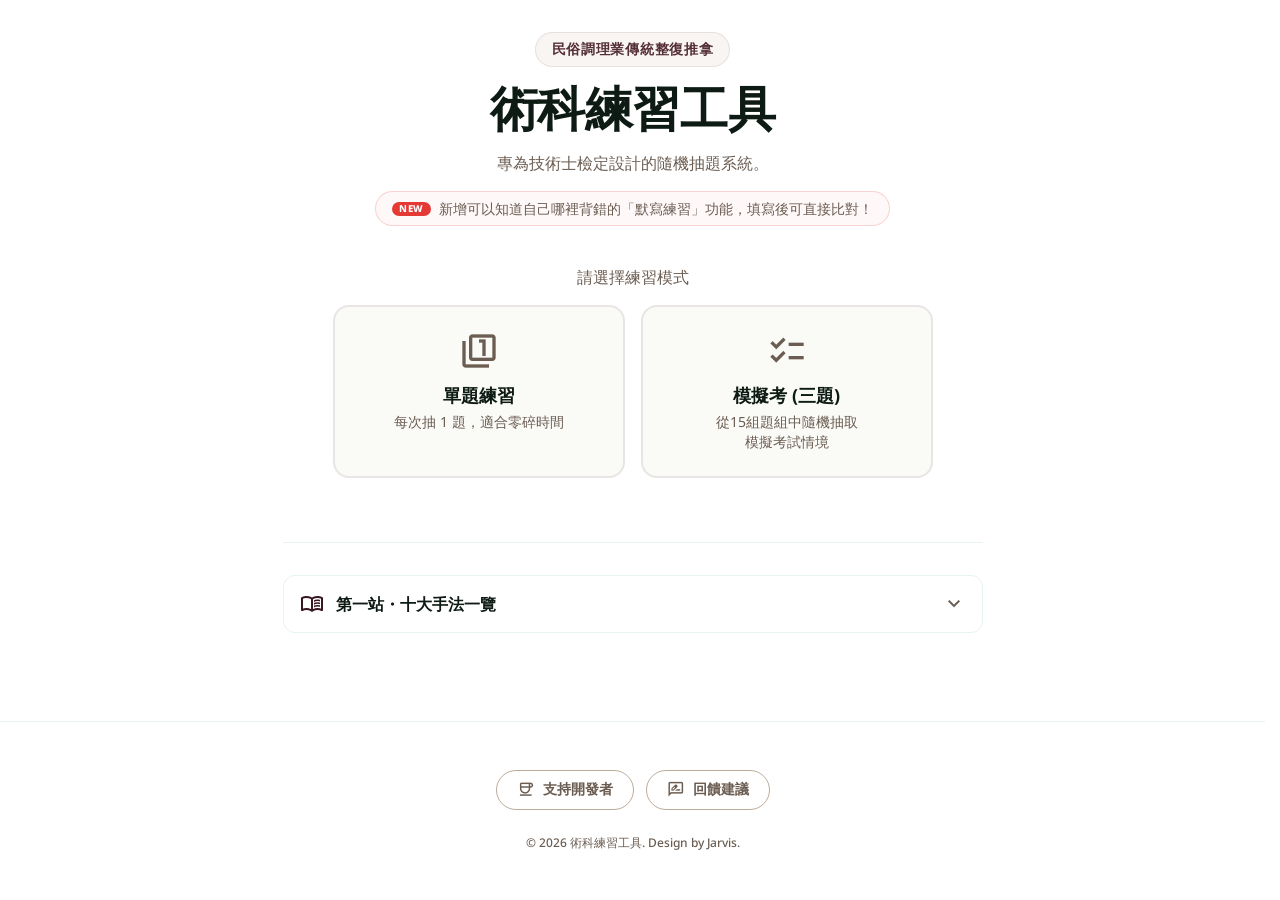
==== index.html @ b8eb8d1d "chore: 更新網站內容 Co-Authored-By: Claude Sonnet 4.6 <noreply@anthropic.com>" ====
<!DOCTYPE html><html lang=zh-Hant><head><meta charset=utf-8><meta content="width=device-width,initial-scale=1" name=viewport><title>民俗調理業傳統整復推拿 - 術科練習工具</title><meta name=description content=2026年最新｜專為民俗調理業傳統整復推拿技術士檢定設計的術科練習工具。涵蓋十大手法隨機抽題、15組模擬考題組，以及逐字默寫比對功能，幫助你高效備考。><link rel=canonical href=https://shifuplus.com><meta property=og:site_name content=民俗調理業傳統整復推拿-術科練習工具><meta property=og:title content=民俗調理業傳統整復推拿-術科練習工具><meta property=og:description content=2026年最新｜專為民俗調理業傳統整復推拿技術士檢定設計的術科練習工具。涵蓋十大手法隨機抽題、15組模擬考題組，以及逐字默寫比對功能，幫助你高效備考。><meta property=og:url content=https://shifuplus.com><meta property=og:type content=website><script type=application/ld+json>{
      "@context": "https://schema.org",
      "@type": "WebSite",
      "name": "民俗調理業傳統整復推拿-術科練習工具",
      "url": "https://shifuplus.com"
    }</script><link href=https://fonts.googleapis.com rel=preconnect><link crossorigin="" href=https://fonts.gstatic.com rel=preconnect><link href="https://fonts.googleapis.com/css2?family=Lexend:wght@100..900&amp;family=Noto+Sans:wght@100..900&amp;display=swap" rel=stylesheet><link rel=preload href=fonts/material-symbols-subset.woff2 as=font type=font/woff2 crossorigin><link rel=manifest href=manifest.json><link rel=icon type=image/png sizes=32x32 href=favicon-32.png><link rel=apple-touch-icon sizes=180x180 href=icon-180.png><link href="style.css?v=8eb9793a" rel=stylesheet></head><body><main class="main-content container"><section class=hero-section><span class=hero-subtitle>民俗調理業傳統整復推拿</span><h1 class=hero-title>術科練習工具</h1><p class=hero-desc>專為技術士檢定設計的隨機抽題系統。</p><div class=feature-notice><span class=badge-new>NEW</span> <span>新增可以知道自己哪裡背錯的「默寫練習」功能，填寫後可直接比對！</span></div></section><section id=view-intro class=view-section><p class=intro-instruction>請選擇練習模式</p><div class=mode-selection-cards><div class=mode-card-label id=card-single data-mode=single><input class=hidden-radio name=practice_mode type=radio value=single><div class=mode-card-content><span class="material-symbols-outlined card-icon">filter_1</span><div class=mode-text><h3>單題練習</h3><p>每次抽 1 題，適合零碎時間</p></div></div></div><div class=mode-card-label id=card-exam data-mode=exam><input class=hidden-radio name=practice_mode type=radio value=exam><div class=mode-card-content><span class="material-symbols-outlined card-icon">checklist</span><div class=mode-text><h3>模擬考 (三題)</h3><p>從15組題組中隨機抽取<br>模擬考試情境</p></div></div></div></div></section><section id=view-result class="view-section hidden"><div class=result-header><button class=btn-text id=btn-back><span class=material-symbols-outlined>arrow_back</span> <span>返回設定</span></button><h2 id=result-title>模擬考模式</h2></div><div class=card-display></div><button class=btn-primary id=btn-draw><span class=material-symbols-outlined>refresh</span> <span>再次抽取</span></button></section><div class="modal-overlay hidden" id=detail-modal><div class=modal-content><div class=modal-header><h2 class=modal-title id=modal-title>手法名稱</h2><button class=btn-close id=btn-close-modal><span class=material-symbols-outlined>close</span></button></div><div class=modal-tabs><button class="modal-tab is-active" data-tab=detail><span class=material-symbols-outlined>menu_book</span> <span>詳細說明</span></button> <button class=modal-tab data-tab=practice><span class=material-symbols-outlined>rate_review</span> <span>默寫練習</span></button></div><div class=modal-body><div class=modal-panel id=modal-panel-detail><div class=modal-desc id=modal-desc></div></div><div class="modal-panel hidden" id=modal-panel-practice></div></div></div></div><div class=reference-section><input class=hidden id=reference-toggle type=checkbox> <label class=ref-toggle-label for=reference-toggle><div class=flex-center style=gap:.75rem><span class=material-symbols-outlined style=color:var(--color-primary)>menu_book</span> <span style=color:var(--text-main)>第一站・十大手法一覽</span></div><span class="material-symbols-outlined toggle-icon" style=color:var(--text-muted)>expand_more</span></label><div class=ref-content><div class=chip-container><div class=chip>摩擦法</div><div class=chip>滾法</div><div class=chip>拍擊法</div><div class=chip>推法</div><div class=chip>拿法</div><div class=chip>按法</div><div class=chip>揉法</div><div class=chip>撥法</div><div class=chip>抖法</div><div class=chip>搖法</div></div></div></div></main><footer class=app-footer><div class="container flex-col flex-center"><div class=footer-actions><a href=https://buymeacoffee.com/gobrouni target=_blank rel="noopener noreferrer" class=btn-coffee><span class=material-symbols-outlined>coffee</span> <span>支持開發者</span> </a><a href=https://forms.gle/cHtVnVfARZRQ7WFn7 target=_blank rel="noopener noreferrer" class=btn-coffee><span class=material-symbols-outlined>rate_review</span> <span>回饋建議</span></a></div><p class=copyright>© 2026 術科練習工具. Design by Jarvis.</p></div></footer><script src="data.js?v=bdbd8392"></script><script src="script.js?v=1ca91fa3"></script></body></html>
---- style.css ----
:root{--color-primary:#371722;--color-primary-hover:#542e39;--color-secondary:#BBAB9B;--color-secondary-hover:#a89587;--color-bg-light:#FFFFFF;--text-main:#0e1b14;--text-muted:#6B5D52;--text-white:#ffffff;--font-heading:"Lexend","Noto Sans",sans-serif;--font-body:"Noto Sans",sans-serif;--border-light:#e7f3ed;--shadow-card:0 4px 30px rgba(0, 0, 0, 0.08);--shadow-btn:0 4px 14px rgba(55, 23, 34, 0.4);--color-card-bg:#fafaf7}*{box-sizing:border-box;margin:0;padding:0}html{scrollbar-gutter:stable}body{font-family:var(--font-body);background-color:var(--color-bg-light);color:var(--text-main);min-height:100vh;display:flex;flex-direction:column;transition:background-color .3s ease}@font-face{font-family:'Material Symbols Outlined';font-style:normal;font-weight:400;src:url('fonts/material-symbols-subset.woff2') format('woff2');font-display:swap}.material-symbols-outlined{font-family:'Material Symbols Outlined';font-weight:400;font-style:normal;font-size:24px;line-height:1;letter-spacing:normal;text-transform:none;white-space:nowrap;word-wrap:normal;direction:ltr;display:inline-block;vertical-align:middle;user-select:none;-webkit-font-feature-settings:'liga';font-feature-settings:'liga';-webkit-font-smoothing:antialiased}.container{width:100%;max-width:1024px;margin:0 auto;padding:0 1rem}.flex-center{display:flex;align-items:center;justify-content:center}.flex-col{display:flex;flex-direction:column}.hidden{display:none!important}.app-header{width:100%;border-bottom:1px solid var(--border-light);background-color:rgba(255,255,255,.5);backdrop-filter:blur(12px);position:sticky;top:0;z-index:50;padding:.75rem 0}.header-content{display:flex;align-items:center;justify-content:space-between}.brand{display:flex;align-items:center;gap:.75rem}.brand-icon{width:2rem;height:2rem;background-color:var(--color-secondary);color:var(--color-primary);border-radius:50%;display:flex;align-items:center;justify-content:center}.brand-title{font-family:var(--font-heading);font-weight:700;font-size:1.125rem;line-height:1.25}.main-content{flex:1;padding:2rem 1rem;width:100%;display:flex;flex-direction:column;align-items:center}.hero-section{text-align:center;margin-bottom:2.5rem}.hero-title{font-size:2.25rem;font-weight:800;line-height:1.2;color:var(--text-main);margin-top:.75rem;letter-spacing:-.01em}.hero-subtitle{display:inline-block;padding:.4rem 1rem;background-color:#f8f5f2;color:#542e39;border-radius:2rem;font-size:.875rem;font-weight:600;letter-spacing:.05em;border:1px solid rgba(84,46,57,.1)}.hero-desc{color:var(--text-muted);font-size:1rem;max-width:600px;margin-top:1rem;max-width:600px;margin-left:auto;margin-right:auto}.view-section{width:100%;display:flex;flex-direction:column;align-items:center;align-items:center;animation:slideUpFade .3s ease-out}@keyframes fadeIn{from{opacity:0}to{opacity:1}}@keyframes slideUpFade{from{opacity:0;transform:translateY(10px)}to{opacity:1;transform:translateY(0)}}.intro-instruction{color:var(--text-muted);margin-bottom:1rem;font-weight:500}.result-header{width:100%;max-width:700px;display:flex;align-items:center;justify-content:space-between;margin-bottom:1.5rem}#result-title{font-size:1.25rem;color:var(--text-main)}.mode-selection-cards{display:grid;grid-template-columns:1fr;gap:1rem;width:100%;max-width:600px;margin-bottom:2rem}@media (min-width:640px){.mode-selection-cards{grid-template-columns:1fr 1fr}}.mode-card-label{cursor:pointer;user-select:none;position:relative}.hidden-radio{position:absolute;opacity:0;width:0;height:0}.mode-card-content{background-color:var(--color-card-bg);border:2px solid rgba(84,46,57,.1);border-radius:1rem;padding:1.5rem;display:flex;flex-direction:column;align-items:center;text-align:center;transition:all .2s cubic-bezier(.25, .8, .25, 1);height:100%}.mode-card-label:hover .mode-card-content{border-color:var(--color-secondary);box-shadow:0 4px 12px rgba(0,0,0,.05)}.hidden-radio:checked+.mode-card-content{border-color:var(--color-primary);background-color:#fbf9f8;box-shadow:0 0 0 2px rgba(55,23,34,.1)}.card-icon{font-size:2.5rem!important;color:var(--text-muted);margin-bottom:.75rem;transition:color .2s}.hidden-radio:checked+.mode-card-content .card-icon{color:var(--color-primary)}.mode-text h3{font-size:1.125rem;color:var(--text-main);margin-bottom:.25rem}.hidden-radio:checked+.mode-card-content .mode-text h3{color:var(--color-primary);font-weight:700}.mode-text p{font-size:.875rem;color:var(--text-muted)}.card-display{width:100%;max-width:600px;margin:0 auto}.technique-card{background:var(--color-card-bg);border-radius:1rem;overflow:hidden;box-shadow:var(--shadow-card);display:flex;flex-direction:column;margin-bottom:1.5rem;border:2px solid rgba(84,46,57,.1);animation:scaleUpFade .4s cubic-bezier(.16,1,.3,1) backwards}.technique-card:first-child{animation-delay:50ms}.technique-card:nth-child(2){animation-delay:.15s}.technique-card:nth-child(3){animation-delay:.25s}@keyframes scaleUpFade{from{opacity:0;transform:translateY(20px) scale(.95)}to{opacity:1;transform:translateY(0) scale(1)}}.btn-practice{width:100%;padding:1rem;background-color:#fff;border:none;border-top:1px solid var(--border-light);color:var(--text-muted);font-size:.875rem;font-weight:600;font-family:var(--font-body);cursor:pointer;display:flex;align-items:center;justify-content:center;gap:.5rem;transition:background-color .2s,color .2s}.btn-practice.is-open,.btn-practice:hover{background-color:rgba(55,23,34,.03);color:var(--color-primary)}.feature-notice{display:inline-flex;align-items:center;gap:.5rem;background-color:#fff8f8;border:1px solid rgba(229,57,53,.2);border-radius:9999px;padding:.4rem 1rem;font-size:.85rem;color:var(--text-muted);margin-top:1rem}.badge-new{font-size:.6rem;font-weight:800;letter-spacing:.08em;color:#fff;background-color:#e53935;padding:.15rem .4rem;border-radius:9999px;line-height:1;flex-shrink:0}.card-practice{display:flex;flex-direction:column;gap:1rem;padding:1.25rem 1.5rem 1.5rem;background-color:#fff;border-top:1px solid var(--border-light)}.card-header-area{padding:2rem;text-align:center;background-color:rgba(255,255,255,.3);border-bottom:1px solid var(--border-light);display:flex;flex-direction:column;align-items:center;justify-content:center;min-height:140px}.card-title{color:var(--color-primary);font-size:2.5rem;font-weight:700;letter-spacing:.05em;margin-bottom:.5rem}.eng-title{color:var(--text-muted);font-size:.875rem;font-weight:600;text-transform:uppercase;letter-spacing:.1em}.badge{background-color:var(--color-secondary);color:var(--text-white);padding:.25rem .75rem;border-radius:9999px;font-size:.75rem;font-weight:700;margin-bottom:1rem;display:inline-block}.card-content{display:none}.reveal-hint{padding:1rem;color:var(--text-muted);font-size:.875rem;text-align:center;display:flex;align-items:center;justify-content:center;gap:.5rem;background-color:#fff;border-top:1px solid var(--border-light)}.modal-overlay{position:fixed;inset:0;background-color:rgba(0,0,0,.6);z-index:1000;display:flex;align-items:center;justify-content:center;padding:1rem;overflow:hidden;animation:fadeIn .2s ease-out}.modal-content{background:#fff;width:100%;max-width:500px;max-height:85vh;border-radius:1.5rem;box-shadow:0 20px 25px -5px rgba(0,0,0,.1),0 10px 10px -5px rgba(0,0,0,.04);position:relative;display:flex;flex-direction:column;overflow:hidden;animation:slideUp .2s cubic-bezier(.16,1,.3,1)}.modal-header{padding:2.5rem 2rem 1.5rem;position:relative;background-color:#fff;flex-shrink:0;border-bottom:1px solid var(--border-light);text-align:center}@keyframes slideUp{from{transform:translateY(20px);opacity:0}to{transform:translateY(0);opacity:1}}.btn-close{position:absolute;top:50%;right:1.25rem;transform:translateY(-50%);background:#f3f4f6;border:none;width:2.5rem;height:2.5rem;border-radius:50%;display:flex;align-items:center;justify-content:center;cursor:pointer;color:var(--text-muted);transition:all .2s}.btn-close:hover{background:#e5e7eb;color:var(--text-main)}.modal-tabs{display:flex;flex-shrink:0;border-bottom:1px solid var(--border-light);background-color:#fff}.modal-tab{flex:1;display:flex;align-items:center;justify-content:center;gap:.4rem;padding:.85rem .5rem;background:0 0;border:none;border-bottom:2px solid transparent;font-family:var(--font-body);font-size:.875rem;font-weight:600;color:var(--text-muted);cursor:pointer;transition:color .2s,border-color .2s;margin-bottom:-1px}.modal-tab .material-symbols-outlined{font-size:1rem}.modal-tab:hover{color:var(--color-primary)}.modal-tab.is-active{color:var(--color-primary);border-bottom-color:var(--color-primary)}.modal-panel{width:100%;text-align:left}.modal-body{flex:1;overflow-y:auto;padding:2rem 2rem 2.5rem;text-align:center;scroll-behavior:smooth}.modal-title{font-size:2rem;color:var(--color-primary);margin-bottom:0}.modal-eng{color:var(--text-muted);font-weight:600;text-transform:uppercase;letter-spacing:.05em;font-size:.875rem}.divider{height:2px;width:40px;background-color:var(--color-secondary);margin:1.5rem auto;border-radius:2px}.modal-desc{font-size:1.125rem;line-height:1.6;color:var(--text-main);text-align:left}.detail-section{margin-bottom:1.5rem}.detail-section:last-child{margin-bottom:0}.detail-section h4{color:var(--color-primary);font-size:1.25rem;font-weight:700;margin-bottom:.5rem;position:relative;padding-left:1rem;display:flex;align-items:center}.detail-section h4::before{content:'';position:absolute;left:0;width:4px;height:1.25rem;background-color:var(--color-secondary);border-radius:2px}.detail-section ul{list-style:none;padding:0}.detail-section li{position:relative;padding-left:1.5rem;margin-bottom:.35rem;color:var(--text-main)}.detail-section li::before{content:'•';position:absolute;left:.25rem;color:var(--color-secondary);font-weight:700}.detail-section li strong{color:var(--color-primary-hover);font-weight:700}.btn-primary,.btn-secondary{height:3.5rem;padding:0 2rem;border-radius:.75rem;font-size:1.125rem;font-weight:700;display:flex;align-items:center;justify-content:center;gap:.5rem;border:none;cursor:pointer;box-shadow:var(--shadow-btn);transition:all .2s;margin-top:1.5rem;width:100%;max-width:320px}.btn-primary{background-color:var(--color-primary);color:var(--text-white)}.btn-secondary{background-color:var(--color-secondary);color:#3e2f24}.btn-primary:hover{background-color:var(--color-primary-hover);transform:translateY(-1px)}.btn-secondary:hover{background-color:var(--color-secondary-hover);transform:translateY(-1px)}.btn-text{background:0 0;border:none;color:var(--text-muted);font-weight:600;display:flex;align-items:center;gap:.25rem;cursor:pointer;padding:.5rem;border-radius:.5rem;font-size:.9rem}.btn-text:hover{background-color:rgba(0,0,0,.03);color:var(--text-main)}.reference-section{width:100%;max-width:700px;border-top:1px solid var(--border-light);margin-top:2rem;padding-top:2rem}.ref-toggle-label{display:flex;align-items:center;justify-content:space-between;width:100%;padding:1rem;background:#fff;border:1px solid var(--border-light);border-radius:.75rem;cursor:pointer;font-weight:700;transition:all .2s}.ref-toggle-label:hover{box-shadow:0 1px 2px rgba(0,0,0,.05)}.ref-content{overflow:hidden;max-height:0;opacity:0;transition:all .5s ease;margin-top:0}#reference-toggle:checked~.ref-content{max-height:500px;opacity:1;margin-top:1.5rem}#reference-toggle:checked~.ref-toggle-label .toggle-icon{transform:rotate(180deg)}.chip-container{display:flex;flex-wrap:wrap;gap:.75rem;justify-content:center}.chip{padding:.5rem 1rem;background-color:#f8fcfa;border:1px solid var(--border-light);border-radius:.5rem;font-size:.875rem;cursor:pointer;transition:color .2s,border-color .2s}.chip:hover{border-color:var(--color-primary);color:var(--color-primary);background-color:#fff}.app-footer{background-color:#fff;border-top:1px solid var(--border-light);padding:3rem 1rem;width:100%;margin-top:auto}.copyright{font-size:.75rem;color:var(--text-muted);margin-top:1.5rem;font-weight:500}.footer-actions{display:flex;gap:.75rem;flex-wrap:wrap;justify-content:center}.btn-coffee{display:inline-flex;align-items:center;gap:.5rem;background-color:transparent;color:var(--text-muted);border:1px solid var(--color-secondary);padding:.6rem 1.25rem;border-radius:9999px;font-weight:600;font-family:var(--font-heading);text-decoration:none;box-shadow:none;transition:all .2s ease;font-size:.9rem}.btn-coffee:hover{transform:translateY(-1px);border-color:var(--color-primary);color:var(--color-primary);background-color:rgba(187,171,155,.1);box-shadow:0 2px 8px rgba(0,0,0,.05)}.btn-coffee .material-symbols-outlined{font-size:1.1rem}.text-red{color:#e53e3e}@media (min-width:768px){.hero-title{font-size:3rem}}.practice-input{width:100%;min-height:160px;padding:.875rem 1rem;border:1.5px solid rgba(84,46,57,.15);border-radius:.75rem;font-family:var(--font-body);font-size:1rem;color:var(--text-main);background-color:var(--color-card-bg);resize:vertical;line-height:1.7;transition:border-color .2s}@media (max-width:480px){.modal-overlay{padding:.5rem}.modal-body{padding:1.25rem .75rem 2rem}.modal-panel .card-practice{padding-left:.75rem;padding-right:.75rem}.practice-input{min-height:200px}}.practice-input::placeholder{color:var(--color-secondary);opacity:.7}.practice-input:focus{outline:0;border-color:rgba(84,46,57,.4)}.practice-actions{display:flex;justify-content:flex-end}.btn-compare{display:inline-flex;align-items:center;gap:.4rem;padding:.65rem 1.25rem;background-color:var(--color-primary);color:#fff;border:none;border-radius:.65rem;font-size:.9rem;font-weight:700;font-family:var(--font-body);cursor:pointer;transition:background-color .2s,transform .15s}.btn-compare:hover{background-color:var(--color-primary-hover);transform:translateY(-1px)}.diff-result{display:flex;flex-direction:column;gap:1rem;background-color:var(--color-card-bg);border:1.5px solid rgba(84,46,57,.1);border-radius:.75rem;padding:1.25rem}.diff-sections{display:flex;flex-direction:column;gap:1rem}.diff-label-row{font-size:1rem;font-weight:700;letter-spacing:.06em;margin-bottom:.3rem;padding-left:.6rem;border-left:3px solid var(--color-secondary);display:flex;align-items:center;flex-wrap:wrap;gap:1px}.diff-label--extra{color:var(--text-muted);font-size:.75rem}.diff-text{font-size:1rem;line-height:2.2;word-break:break-all;letter-spacing:.03em}.diff-correct{color:var(--text-main)}.diff-wrong{color:#b91c1c;background-color:#fee2e2;border-radius:2px}.diff-missing{color:#b91c1c;background-color:#fecaca;border-radius:2px}.diff-extra{color:#9ca3af;background-color:#f9fafb;border-radius:2px;text-decoration:line-through}.diff-score{font-size:.875rem;font-weight:700;color:var(--text-muted);text-align:right}.diff-score--perfect{color:#15803d}.diff-legend{display:flex;gap:1rem;flex-wrap:wrap;font-size:.8rem;font-weight:600;color:var(--text-muted)}.legend-item{display:flex;align-items:center;gap:.3rem}.btn-retry{display:flex;align-items:center;justify-content:center;gap:.4rem;width:100%;padding:.7rem;background-color:transparent;color:var(--text-muted);border:1.5px dashed rgba(84,46,57,.25);border-radius:.65rem;font-size:.875rem;font-weight:600;font-family:var(--font-body);cursor:pointer;transition:all .2s}.btn-retry:hover{border-color:var(--color-primary);color:var(--color-primary);background-color:rgba(55,23,34,.03)}
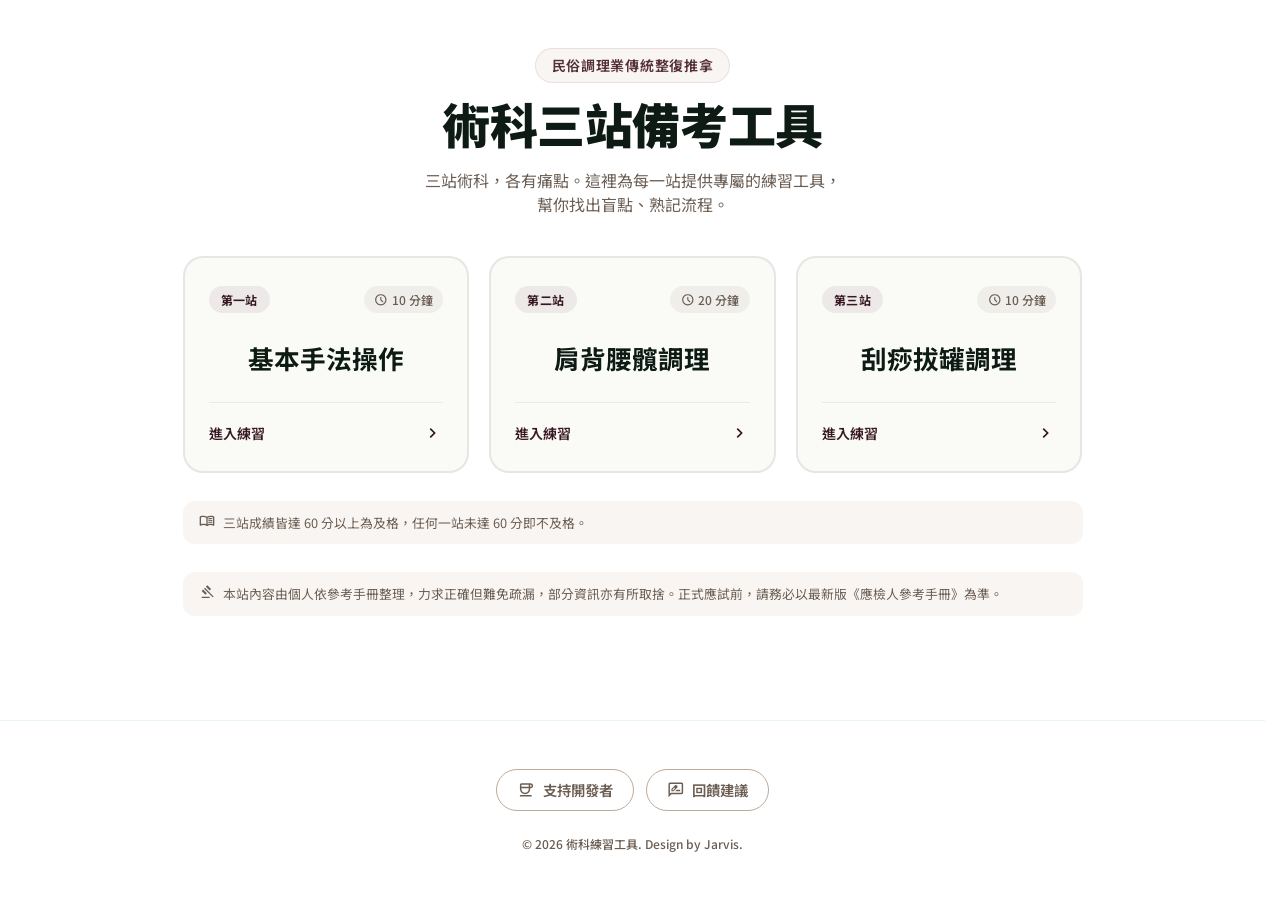
==== commit 04e7ec5e: "feat: 開放第二站、第三站，SVG icon 系統遷移，sitemap 新增三站頁面" ====
--- a/index.html
+++ b/index.html
@@ -1,6 +1,6 @@
-<!DOCTYPE html><html lang=zh-Hant><head><meta charset=utf-8><meta content="width=device-width,initial-scale=1" name=viewport><title>民俗調理業傳統整復推拿 - 術科練習工具</title><meta name=description content=2026年最新｜專為民俗調理業傳統整復推拿技術士檢定設計的術科練習工具。涵蓋十大手法隨機抽題、15組模擬考題組，以及逐字默寫比對功能，幫助你高效備考。><link rel=canonical href=https://shifuplus.com><meta property=og:site_name content=民俗調理業傳統整復推拿-術科練習工具><meta property=og:title content=民俗調理業傳統整復推拿-術科練習工具><meta property=og:description content=2026年最新｜專為民俗調理業傳統整復推拿技術士檢定設計的術科練習工具。涵蓋十大手法隨機抽題、15組模擬考題組，以及逐字默寫比對功能，幫助你高效備考。><meta property=og:url content=https://shifuplus.com><meta property=og:type content=website><script type=application/ld+json>{
+<!DOCTYPE html><html lang=zh-Hant><head><meta charset=utf-8><meta content="width=device-width,initial-scale=1" name=viewport><title>民俗調理業傳統整復推拿－術科三站備考工具</title><meta name=description content=2026年最新｜民俗調理業傳統整復推拿技術士術科三站備考工具。第一站十大手法隨機抽題默寫、第二站肩背腰髖調理SOP流程、第三站刮痧拔罐操作程序，全方位備考一站搞定。><link rel=canonical href=https://shifuplus.com><meta property=og:site_name content=民俗調理業傳統整復推拿-術科練習工具><meta property=og:title content=民俗調理業傳統整復推拿－術科三站備考工具><meta property=og:description content=2026年最新｜術科三站備考工具。第一站十大手法抽題、第二站調理SOP、第三站刮痧拔罐，全方位備考一站搞定。><meta property=og:url content=https://shifuplus.com><meta property=og:type content=website><script type=application/ld+json>{
       "@context": "https://schema.org",
       "@type": "WebSite",
       "name": "民俗調理業傳統整復推拿-術科練習工具",
       "url": "https://shifuplus.com"
-    }</script><link href=https://fonts.googleapis.com rel=preconnect><link crossorigin="" href=https://fonts.gstatic.com rel=preconnect><link href="https://fonts.googleapis.com/css2?family=Lexend:wght@100..900&amp;family=Noto+Sans:wght@100..900&amp;display=swap" rel=stylesheet><link rel=preload href=fonts/material-symbols-subset.woff2 as=font type=font/woff2 crossorigin><link rel=manifest href=manifest.json><link rel=icon type=image/png sizes=32x32 href=favicon-32.png><link rel=apple-touch-icon sizes=180x180 href=icon-180.png><link href="style.css?v=8eb9793a" rel=stylesheet></head><body><main class="main-content container"><section class=hero-section><span class=hero-subtitle>民俗調理業傳統整復推拿</span><h1 class=hero-title>術科練習工具</h1><p class=hero-desc>專為技術士檢定設計的隨機抽題系統。</p><div class=feature-notice><span class=badge-new>NEW</span> <span>新增可以知道自己哪裡背錯的「默寫練習」功能，填寫後可直接比對！</span></div></section><section id=view-intro class=view-section><p class=intro-instruction>請選擇練習模式</p><div class=mode-selection-cards><div class=mode-card-label id=card-single data-mode=single><input class=hidden-radio name=practice_mode type=radio value=single><div class=mode-card-content><span class="material-symbols-outlined card-icon">filter_1</span><div class=mode-text><h3>單題練習</h3><p>每次抽 1 題，適合零碎時間</p></div></div></div><div class=mode-card-label id=card-exam data-mode=exam><input class=hidden-radio name=practice_mode type=radio value=exam><div class=mode-card-content><span class="material-symbols-outlined card-icon">checklist</span><div class=mode-text><h3>模擬考 (三題)</h3><p>從15組題組中隨機抽取<br>模擬考試情境</p></div></div></div></div></section><section id=view-result class="view-section hidden"><div class=result-header><button class=btn-text id=btn-back><span class=material-symbols-outlined>arrow_back</span> <span>返回設定</span></button><h2 id=result-title>模擬考模式</h2></div><div class=card-display></div><button class=btn-primary id=btn-draw><span class=material-symbols-outlined>refresh</span> <span>再次抽取</span></button></section><div class="modal-overlay hidden" id=detail-modal><div class=modal-content><div class=modal-header><h2 class=modal-title id=modal-title>手法名稱</h2><button class=btn-close id=btn-close-modal><span class=material-symbols-outlined>close</span></button></div><div class=modal-tabs><button class="modal-tab is-active" data-tab=detail><span class=material-symbols-outlined>menu_book</span> <span>詳細說明</span></button> <button class=modal-tab data-tab=practice><span class=material-symbols-outlined>rate_review</span> <span>默寫練習</span></button></div><div class=modal-body><div class=modal-panel id=modal-panel-detail><div class=modal-desc id=modal-desc></div></div><div class="modal-panel hidden" id=modal-panel-practice></div></div></div></div><div class=reference-section><input class=hidden id=reference-toggle type=checkbox> <label class=ref-toggle-label for=reference-toggle><div class=flex-center style=gap:.75rem><span class=material-symbols-outlined style=color:var(--color-primary)>menu_book</span> <span style=color:var(--text-main)>第一站・十大手法一覽</span></div><span class="material-symbols-outlined toggle-icon" style=color:var(--text-muted)>expand_more</span></label><div class=ref-content><div class=chip-container><div class=chip>摩擦法</div><div class=chip>滾法</div><div class=chip>拍擊法</div><div class=chip>推法</div><div class=chip>拿法</div><div class=chip>按法</div><div class=chip>揉法</div><div class=chip>撥法</div><div class=chip>抖法</div><div class=chip>搖法</div></div></div></div></main><footer class=app-footer><div class="container flex-col flex-center"><div class=footer-actions><a href=https://buymeacoffee.com/gobrouni target=_blank rel="noopener noreferrer" class=btn-coffee><span class=material-symbols-outlined>coffee</span> <span>支持開發者</span> </a><a href=https://forms.gle/cHtVnVfARZRQ7WFn7 target=_blank rel="noopener noreferrer" class=btn-coffee><span class=material-symbols-outlined>rate_review</span> <span>回饋建議</span></a></div><p class=copyright>© 2026 術科練習工具. Design by Jarvis.</p></div></footer><script src="data.js?v=bdbd8392"></script><script src="script.js?v=1ca91fa3"></script></body></html>+    }</script><link href=https://fonts.googleapis.com rel=preconnect><link crossorigin="" href=https://fonts.gstatic.com rel=preconnect><link href="https://fonts.googleapis.com/css2?family=Lexend:wght@100..900&family=Noto+Sans+TC:wght@400;700;900&family=Noto+Sans:wght@100..900&display=swap" rel=stylesheet><link rel=preload href=icons.svg as=fetch crossorigin><link rel=manifest href=manifest.json><link rel=icon type=image/png sizes=32x32 href=favicon-32.png><link rel=apple-touch-icon sizes=180x180 href=icon-180.png><link href="style.css?v=19369629" rel=stylesheet></head><body><div id=global-loader class=global-loader><div class=spinner></div></div><script>const loader=document.getElementById("global-loader");let isLoaderRemoved=!1;const hideLoader=()=>{loader&&!isLoaderRemoved&&(isLoaderRemoved=!0,loader.style.opacity="0",setTimeout(()=>loader.remove(),300))};Promise.all([document.fonts.load('1em "Noto Sans TC"'),document.fonts.load('1em "Lexend"')]).then(()=>requestAnimationFrame(hideLoader)).catch(hideLoader),setTimeout(hideLoader,3e3)</script><main class="main-content container"><section class=hero-section><span class=hero-subtitle>民俗調理業傳統整復推拿</span><h1 class=hero-title>術科三站備考工具</h1><p class=hero-desc>三站術科，各有痛點。這裡為每一站提供專屬的練習工具，<br class=desktop-only>幫你找出盲點、熟記流程。</p></section><section class=station-grid><a class=station-card href=station1.html><div class=station-card-top><span class=station-num-badge>第一站</span> <span class=station-time-badge><svg class=icon style=width:.85rem;height:.85rem;vertical-align:-2px aria-hidden=true><use href=icons.svg#icon-schedule></use></svg> 10 分鐘</span></div><div class=station-card-body><h2 class=station-name>基本手法操作</h2></div><div class=station-card-footer><span class=station-cta-text>進入練習</span> <svg class="icon station-arrow" aria-hidden=true><use href=icons.svg#icon-expand-more></use></svg></div></a><a class=station-card href=station2.html><div class=station-card-top><span class=station-num-badge>第二站</span> <span class=station-time-badge><svg class=icon style=width:.85rem;height:.85rem;vertical-align:-2px aria-hidden=true><use href=icons.svg#icon-schedule></use></svg> 20 分鐘</span></div><div class=station-card-body><h2 class=station-name>肩背腰髖調理</h2></div><div class=station-card-footer><span class=station-cta-text>進入練習</span> <svg class="icon station-arrow" aria-hidden=true><use href=icons.svg#icon-expand-more></use></svg></div></a><a class=station-card href=station3.html><div class=station-card-top><span class=station-num-badge>第三站</span> <span class=station-time-badge><svg class=icon style=width:.85rem;height:.85rem;vertical-align:-2px aria-hidden=true><use href=icons.svg#icon-schedule></use></svg> 10 分鐘</span></div><div class=station-card-body><h2 class=station-name>刮痧拔罐調理</h2></div><div class=station-card-footer><span class=station-cta-text>進入練習</span> <svg class="icon station-arrow" aria-hidden=true><use href=icons.svg#icon-expand-more></use></svg></div></a></section><div class=exam-note><svg class=icon style=width:1rem;height:1rem;color:var(--text-muted);flex-shrink:0 aria-hidden=true><use href=icons.svg#icon-menu-book></use></svg><p>三站成績皆達 60 分以上為及格，任何一站未達 60 分即不及格。</p></div><div class=exam-note><svg class=icon style=width:1rem;height:1rem;color:var(--text-muted);flex-shrink:0 aria-hidden=true><use href=icons.svg#icon-gavel></use></svg><p>本站內容由個人依參考手冊整理，力求正確但難免疏漏，部分資訊亦有所取捨。正式應試前，請務必以最新版《應檢人參考手冊》為準。</p></div></main><footer class=app-footer><div class="container flex-col flex-center"><div class=footer-actions><a href=https://buymeacoffee.com/gobrouni target=_blank rel="noopener noreferrer" class=btn-coffee><svg class=icon aria-hidden=true><use href=icons.svg#icon-coffee></use></svg> <span>支持開發者</span> </a><a href=https://forms.gle/cHtVnVfARZRQ7WFn7 target=_blank rel="noopener noreferrer" class=btn-coffee><svg class=icon aria-hidden=true><use href=icons.svg#icon-rate-review></use></svg> <span>回饋建議</span></a></div><p class=copyright>© 2026 術科練習工具. Design by Jarvis.</p></div></footer></body></html>
--- a/style.css
+++ b/style.css
@@ -1 +1 @@
-:root{--color-primary:#371722;--color-primary-hover:#542e39;--color-secondary:#BBAB9B;--color-secondary-hover:#a89587;--color-bg-light:#FFFFFF;--text-main:#0e1b14;--text-muted:#6B5D52;--text-white:#ffffff;--font-heading:"Lexend","Noto Sans",sans-serif;--font-body:"Noto Sans",sans-serif;--border-light:#e7f3ed;--shadow-card:0 4px 30px rgba(0, 0, 0, 0.08);--shadow-btn:0 4px 14px rgba(55, 23, 34, 0.4);--color-card-bg:#fafaf7}*{box-sizing:border-box;margin:0;padding:0}html{scrollbar-gutter:stable}body{font-family:var(--font-body);background-color:var(--color-bg-light);color:var(--text-main);min-height:100vh;display:flex;flex-direction:column;transition:background-color .3s ease}@font-face{font-family:'Material Symbols Outlined';font-style:normal;font-weight:400;src:url('fonts/material-symbols-subset.woff2') format('woff2');font-display:swap}.material-symbols-outlined{font-family:'Material Symbols Outlined';font-weight:400;font-style:normal;font-size:24px;line-height:1;letter-spacing:normal;text-transform:none;white-space:nowrap;word-wrap:normal;direction:ltr;display:inline-block;vertical-align:middle;user-select:none;-webkit-font-feature-settings:'liga';font-feature-settings:'liga';-webkit-font-smoothing:antialiased}.container{width:100%;max-width:1024px;margin:0 auto;padding:0 1rem}.flex-center{display:flex;align-items:center;justify-content:center}.flex-col{display:flex;flex-direction:column}.hidden{display:none!important}.app-header{width:100%;border-bottom:1px solid var(--border-light);background-color:rgba(255,255,255,.5);backdrop-filter:blur(12px);position:sticky;top:0;z-index:50;padding:.75rem 0}.header-content{display:flex;align-items:center;justify-content:space-between}.brand{display:flex;align-items:center;gap:.75rem}.brand-icon{width:2rem;height:2rem;background-color:var(--color-secondary);color:var(--color-primary);border-radius:50%;display:flex;align-items:center;justify-content:center}.brand-title{font-family:var(--font-heading);font-weight:700;font-size:1.125rem;line-height:1.25}.main-content{flex:1;padding:2rem 1rem;width:100%;display:flex;flex-direction:column;align-items:center}.hero-section{text-align:center;margin-bottom:2.5rem}.hero-title{font-size:2.25rem;font-weight:800;line-height:1.2;color:var(--text-main);margin-top:.75rem;letter-spacing:-.01em}.hero-subtitle{display:inline-block;padding:.4rem 1rem;background-color:#f8f5f2;color:#542e39;border-radius:2rem;font-size:.875rem;font-weight:600;letter-spacing:.05em;border:1px solid rgba(84,46,57,.1)}.hero-desc{color:var(--text-muted);font-size:1rem;max-width:600px;margin-top:1rem;max-width:600px;margin-left:auto;margin-right:auto}.view-section{width:100%;display:flex;flex-direction:column;align-items:center;align-items:center;animation:slideUpFade .3s ease-out}@keyframes fadeIn{from{opacity:0}to{opacity:1}}@keyframes slideUpFade{from{opacity:0;transform:translateY(10px)}to{opacity:1;transform:translateY(0)}}.intro-instruction{color:var(--text-muted);margin-bottom:1rem;font-weight:500}.result-header{width:100%;max-width:700px;display:flex;align-items:center;justify-content:space-between;margin-bottom:1.5rem}#result-title{font-size:1.25rem;color:var(--text-main)}.mode-selection-cards{display:grid;grid-template-columns:1fr;gap:1rem;width:100%;max-width:600px;margin-bottom:2rem}@media (min-width:640px){.mode-selection-cards{grid-template-columns:1fr 1fr}}.mode-card-label{cursor:pointer;user-select:none;position:relative}.hidden-radio{position:absolute;opacity:0;width:0;height:0}.mode-card-content{background-color:var(--color-card-bg);border:2px solid rgba(84,46,57,.1);border-radius:1rem;padding:1.5rem;display:flex;flex-direction:column;align-items:center;text-align:center;transition:all .2s cubic-bezier(.25, .8, .25, 1);height:100%}.mode-card-label:hover .mode-card-content{border-color:var(--color-secondary);box-shadow:0 4px 12px rgba(0,0,0,.05)}.hidden-radio:checked+.mode-card-content{border-color:var(--color-primary);background-color:#fbf9f8;box-shadow:0 0 0 2px rgba(55,23,34,.1)}.card-icon{font-size:2.5rem!important;color:var(--text-muted);margin-bottom:.75rem;transition:color .2s}.hidden-radio:checked+.mode-card-content .card-icon{color:var(--color-primary)}.mode-text h3{font-size:1.125rem;color:var(--text-main);margin-bottom:.25rem}.hidden-radio:checked+.mode-card-content .mode-text h3{color:var(--color-primary);font-weight:700}.mode-text p{font-size:.875rem;color:var(--text-muted)}.card-display{width:100%;max-width:600px;margin:0 auto}.technique-card{background:var(--color-card-bg);border-radius:1rem;overflow:hidden;box-shadow:var(--shadow-card);display:flex;flex-direction:column;margin-bottom:1.5rem;border:2px solid rgba(84,46,57,.1);animation:scaleUpFade .4s cubic-bezier(.16,1,.3,1) backwards}.technique-card:first-child{animation-delay:50ms}.technique-card:nth-child(2){animation-delay:.15s}.technique-card:nth-child(3){animation-delay:.25s}@keyframes scaleUpFade{from{opacity:0;transform:translateY(20px) scale(.95)}to{opacity:1;transform:translateY(0) scale(1)}}.btn-practice{width:100%;padding:1rem;background-color:#fff;border:none;border-top:1px solid var(--border-light);color:var(--text-muted);font-size:.875rem;font-weight:600;font-family:var(--font-body);cursor:pointer;display:flex;align-items:center;justify-content:center;gap:.5rem;transition:background-color .2s,color .2s}.btn-practice.is-open,.btn-practice:hover{background-color:rgba(55,23,34,.03);color:var(--color-primary)}.feature-notice{display:inline-flex;align-items:center;gap:.5rem;background-color:#fff8f8;border:1px solid rgba(229,57,53,.2);border-radius:9999px;padding:.4rem 1rem;font-size:.85rem;color:var(--text-muted);margin-top:1rem}.badge-new{font-size:.6rem;font-weight:800;letter-spacing:.08em;color:#fff;background-color:#e53935;padding:.15rem .4rem;border-radius:9999px;line-height:1;flex-shrink:0}.card-practice{display:flex;flex-direction:column;gap:1rem;padding:1.25rem 1.5rem 1.5rem;background-color:#fff;border-top:1px solid var(--border-light)}.card-header-area{padding:2rem;text-align:center;background-color:rgba(255,255,255,.3);border-bottom:1px solid var(--border-light);display:flex;flex-direction:column;align-items:center;justify-content:center;min-height:140px}.card-title{color:var(--color-primary);font-size:2.5rem;font-weight:700;letter-spacing:.05em;margin-bottom:.5rem}.eng-title{color:var(--text-muted);font-size:.875rem;font-weight:600;text-transform:uppercase;letter-spacing:.1em}.badge{background-color:var(--color-secondary);color:var(--text-white);padding:.25rem .75rem;border-radius:9999px;font-size:.75rem;font-weight:700;margin-bottom:1rem;display:inline-block}.card-content{display:none}.reveal-hint{padding:1rem;color:var(--text-muted);font-size:.875rem;text-align:center;display:flex;align-items:center;justify-content:center;gap:.5rem;background-color:#fff;border-top:1px solid var(--border-light)}.modal-overlay{position:fixed;inset:0;background-color:rgba(0,0,0,.6);z-index:1000;display:flex;align-items:center;justify-content:center;padding:1rem;overflow:hidden;animation:fadeIn .2s ease-out}.modal-content{background:#fff;width:100%;max-width:500px;max-height:85vh;border-radius:1.5rem;box-shadow:0 20px 25px -5px rgba(0,0,0,.1),0 10px 10px -5px rgba(0,0,0,.04);position:relative;display:flex;flex-direction:column;overflow:hidden;animation:slideUp .2s cubic-bezier(.16,1,.3,1)}.modal-header{padding:2.5rem 2rem 1.5rem;position:relative;background-color:#fff;flex-shrink:0;border-bottom:1px solid var(--border-light);text-align:center}@keyframes slideUp{from{transform:translateY(20px);opacity:0}to{transform:translateY(0);opacity:1}}.btn-close{position:absolute;top:50%;right:1.25rem;transform:translateY(-50%);background:#f3f4f6;border:none;width:2.5rem;height:2.5rem;border-radius:50%;display:flex;align-items:center;justify-content:center;cursor:pointer;color:var(--text-muted);transition:all .2s}.btn-close:hover{background:#e5e7eb;color:var(--text-main)}.modal-tabs{display:flex;flex-shrink:0;border-bottom:1px solid var(--border-light);background-color:#fff}.modal-tab{flex:1;display:flex;align-items:center;justify-content:center;gap:.4rem;padding:.85rem .5rem;background:0 0;border:none;border-bottom:2px solid transparent;font-family:var(--font-body);font-size:.875rem;font-weight:600;color:var(--text-muted);cursor:pointer;transition:color .2s,border-color .2s;margin-bottom:-1px}.modal-tab .material-symbols-outlined{font-size:1rem}.modal-tab:hover{color:var(--color-primary)}.modal-tab.is-active{color:var(--color-primary);border-bottom-color:var(--color-primary)}.modal-panel{width:100%;text-align:left}.modal-body{flex:1;overflow-y:auto;padding:2rem 2rem 2.5rem;text-align:center;scroll-behavior:smooth}.modal-title{font-size:2rem;color:var(--color-primary);margin-bottom:0}.modal-eng{color:var(--text-muted);font-weight:600;text-transform:uppercase;letter-spacing:.05em;font-size:.875rem}.divider{height:2px;width:40px;background-color:var(--color-secondary);margin:1.5rem auto;border-radius:2px}.modal-desc{font-size:1.125rem;line-height:1.6;color:var(--text-main);text-align:left}.detail-section{margin-bottom:1.5rem}.detail-section:last-child{margin-bottom:0}.detail-section h4{color:var(--color-primary);font-size:1.25rem;font-weight:700;margin-bottom:.5rem;position:relative;padding-left:1rem;display:flex;align-items:center}.detail-section h4::before{content:'';position:absolute;left:0;width:4px;height:1.25rem;background-color:var(--color-secondary);border-radius:2px}.detail-section ul{list-style:none;padding:0}.detail-section li{position:relative;padding-left:1.5rem;margin-bottom:.35rem;color:var(--text-main)}.detail-section li::before{content:'•';position:absolute;left:.25rem;color:var(--color-secondary);font-weight:700}.detail-section li strong{color:var(--color-primary-hover);font-weight:700}.btn-primary,.btn-secondary{height:3.5rem;padding:0 2rem;border-radius:.75rem;font-size:1.125rem;font-weight:700;display:flex;align-items:center;justify-content:center;gap:.5rem;border:none;cursor:pointer;box-shadow:var(--shadow-btn);transition:all .2s;margin-top:1.5rem;width:100%;max-width:320px}.btn-primary{background-color:var(--color-primary);color:var(--text-white)}.btn-secondary{background-color:var(--color-secondary);color:#3e2f24}.btn-primary:hover{background-color:var(--color-primary-hover);transform:translateY(-1px)}.btn-secondary:hover{background-color:var(--color-secondary-hover);transform:translateY(-1px)}.btn-text{background:0 0;border:none;color:var(--text-muted);font-weight:600;display:flex;align-items:center;gap:.25rem;cursor:pointer;padding:.5rem;border-radius:.5rem;font-size:.9rem}.btn-text:hover{background-color:rgba(0,0,0,.03);color:var(--text-main)}.reference-section{width:100%;max-width:700px;border-top:1px solid var(--border-light);margin-top:2rem;padding-top:2rem}.ref-toggle-label{display:flex;align-items:center;justify-content:space-between;width:100%;padding:1rem;background:#fff;border:1px solid var(--border-light);border-radius:.75rem;cursor:pointer;font-weight:700;transition:all .2s}.ref-toggle-label:hover{box-shadow:0 1px 2px rgba(0,0,0,.05)}.ref-content{overflow:hidden;max-height:0;opacity:0;transition:all .5s ease;margin-top:0}#reference-toggle:checked~.ref-content{max-height:500px;opacity:1;margin-top:1.5rem}#reference-toggle:checked~.ref-toggle-label .toggle-icon{transform:rotate(180deg)}.chip-container{display:flex;flex-wrap:wrap;gap:.75rem;justify-content:center}.chip{padding:.5rem 1rem;background-color:#f8fcfa;border:1px solid var(--border-light);border-radius:.5rem;font-size:.875rem;cursor:pointer;transition:color .2s,border-color .2s}.chip:hover{border-color:var(--color-primary);color:var(--color-primary);background-color:#fff}.app-footer{background-color:#fff;border-top:1px solid var(--border-light);padding:3rem 1rem;width:100%;margin-top:auto}.copyright{font-size:.75rem;color:var(--text-muted);margin-top:1.5rem;font-weight:500}.footer-actions{display:flex;gap:.75rem;flex-wrap:wrap;justify-content:center}.btn-coffee{display:inline-flex;align-items:center;gap:.5rem;background-color:transparent;color:var(--text-muted);border:1px solid var(--color-secondary);padding:.6rem 1.25rem;border-radius:9999px;font-weight:600;font-family:var(--font-heading);text-decoration:none;box-shadow:none;transition:all .2s ease;font-size:.9rem}.btn-coffee:hover{transform:translateY(-1px);border-color:var(--color-primary);color:var(--color-primary);background-color:rgba(187,171,155,.1);box-shadow:0 2px 8px rgba(0,0,0,.05)}.btn-coffee .material-symbols-outlined{font-size:1.1rem}.text-red{color:#e53e3e}@media (min-width:768px){.hero-title{font-size:3rem}}.practice-input{width:100%;min-height:160px;padding:.875rem 1rem;border:1.5px solid rgba(84,46,57,.15);border-radius:.75rem;font-family:var(--font-body);font-size:1rem;color:var(--text-main);background-color:var(--color-card-bg);resize:vertical;line-height:1.7;transition:border-color .2s}@media (max-width:480px){.modal-overlay{padding:.5rem}.modal-body{padding:1.25rem .75rem 2rem}.modal-panel .card-practice{padding-left:.75rem;padding-right:.75rem}.practice-input{min-height:200px}}.practice-input::placeholder{color:var(--color-secondary);opacity:.7}.practice-input:focus{outline:0;border-color:rgba(84,46,57,.4)}.practice-actions{display:flex;justify-content:flex-end}.btn-compare{display:inline-flex;align-items:center;gap:.4rem;padding:.65rem 1.25rem;background-color:var(--color-primary);color:#fff;border:none;border-radius:.65rem;font-size:.9rem;font-weight:700;font-family:var(--font-body);cursor:pointer;transition:background-color .2s,transform .15s}.btn-compare:hover{background-color:var(--color-primary-hover);transform:translateY(-1px)}.diff-result{display:flex;flex-direction:column;gap:1rem;background-color:var(--color-card-bg);border:1.5px solid rgba(84,46,57,.1);border-radius:.75rem;padding:1.25rem}.diff-sections{display:flex;flex-direction:column;gap:1rem}.diff-label-row{font-size:1rem;font-weight:700;letter-spacing:.06em;margin-bottom:.3rem;padding-left:.6rem;border-left:3px solid var(--color-secondary);display:flex;align-items:center;flex-wrap:wrap;gap:1px}.diff-label--extra{color:var(--text-muted);font-size:.75rem}.diff-text{font-size:1rem;line-height:2.2;word-break:break-all;letter-spacing:.03em}.diff-correct{color:var(--text-main)}.diff-wrong{color:#b91c1c;background-color:#fee2e2;border-radius:2px}.diff-missing{color:#b91c1c;background-color:#fecaca;border-radius:2px}.diff-extra{color:#9ca3af;background-color:#f9fafb;border-radius:2px;text-decoration:line-through}.diff-score{font-size:.875rem;font-weight:700;color:var(--text-muted);text-align:right}.diff-score--perfect{color:#15803d}.diff-legend{display:flex;gap:1rem;flex-wrap:wrap;font-size:.8rem;font-weight:600;color:var(--text-muted)}.legend-item{display:flex;align-items:center;gap:.3rem}.btn-retry{display:flex;align-items:center;justify-content:center;gap:.4rem;width:100%;padding:.7rem;background-color:transparent;color:var(--text-muted);border:1.5px dashed rgba(84,46,57,.25);border-radius:.65rem;font-size:.875rem;font-weight:600;font-family:var(--font-body);cursor:pointer;transition:all .2s}.btn-retry:hover{border-color:var(--color-primary);color:var(--color-primary);background-color:rgba(55,23,34,.03)}+:root{--color-primary:#371722;--color-primary-hover:#542e39;--color-secondary:#BBAB9B;--color-secondary-hover:#a89587;--color-bg-light:#FFFFFF;--text-main:#0e1b14;--text-muted:#6B5D52;--text-white:#ffffff;--font-heading:"Noto Sans TC",sans-serif;--font-body:"Noto Sans TC","Noto Sans",sans-serif;--border-light:#e7f3ed;--shadow-card:0 4px 30px rgba(0, 0, 0, 0.08);--shadow-btn:0 4px 14px rgba(55, 23, 34, 0.4);--color-card-bg:#fafaf7}*{box-sizing:border-box;margin:0;padding:0}html{scrollbar-gutter:stable}body{font-family:var(--font-body);background-color:var(--color-bg-light);color:var(--text-main);min-height:100vh;display:flex;flex-direction:column;transition:background-color .3s ease}.icon{width:24px;height:24px;fill:currentColor;display:inline-block;vertical-align:middle;flex-shrink:0;user-select:none;overflow:visible}.icon.icon-sm{width:1.1rem;height:1.1rem}.container{width:100%;max-width:1024px;margin:0 auto;padding:0 1rem}.flex-center{display:flex;align-items:center;justify-content:center}.flex-col{display:flex;flex-direction:column}.hidden{display:none!important}.app-header{width:100%;border-bottom:1px solid var(--border-light);background-color:rgba(255,255,255,.5);backdrop-filter:blur(12px);position:sticky;top:0;z-index:50;padding:.75rem 0}.header-content{display:flex;align-items:center;justify-content:space-between}.brand{display:flex;align-items:center;gap:.75rem}.brand-icon{width:2rem;height:2rem;background-color:var(--color-secondary);color:var(--color-primary);border-radius:50%;display:flex;align-items:center;justify-content:center}.brand-title{font-family:var(--font-heading);font-weight:700;font-size:1.125rem;line-height:1.25}.main-content{flex:1;padding:1.5rem 1rem 2rem;width:100%;display:flex;flex-direction:column;align-items:center}.hero-section{text-align:center;margin-top:1.5rem;margin-bottom:2.5rem}.hero-title{font-size:2.25rem;font-family:var(--font-heading);font-weight:900;line-height:1.2;color:var(--text-main);margin-top:.75rem;letter-spacing:-.01em}.hero-subtitle{display:inline-block;padding:.4rem 1rem;background-color:#f8f5f2;color:#542e39;border-radius:2rem;font-size:.875rem;font-weight:600;letter-spacing:.05em;border:1px solid rgba(84,46,57,.1)}.hero-desc{color:var(--text-muted);font-size:1rem;max-width:600px;margin-top:1rem;max-width:600px;margin-left:auto;margin-right:auto}.view-section{width:100%;display:flex;flex-direction:column;align-items:center;align-items:center;animation:slideUpFade .3s ease-out}@keyframes fadeIn{from{opacity:0}to{opacity:1}}@keyframes slideUpFade{from{opacity:0;transform:translateY(10px)}to{opacity:1;transform:translateY(0)}}.intro-group{width:100%;max-width:600px;display:flex;flex-direction:column;align-items:center;margin-bottom:2rem}.intro-group-title{display:flex;align-items:center;gap:.5rem;font-size:1.25rem;font-weight:700;color:var(--color-primary);margin-bottom:1.25rem}.intro-group-desc{color:var(--text-muted);font-size:.875rem;margin-bottom:1.5rem;text-align:center}.intro-divider{border:none;border-top:1px dashed var(--border-light);width:100%;max-width:600px;margin:.5rem 0 2.5rem 0}.mode-card-label.is-selected .mode-card-content{border-color:var(--color-primary);background-color:#fbf9f8;box-shadow:0 0 0 2px rgba(55,23,34,.1)}.mode-card-label.is-selected .card-icon{color:var(--color-primary)}.mode-card-label.is-selected .mode-text h3{color:var(--color-primary);font-weight:700}.btn-primary:disabled{background-color:var(--border-light);color:var(--text-muted);cursor:not-allowed;box-shadow:none;transform:none}.result-header{width:100%;max-width:700px;display:flex;align-items:center;justify-content:space-between;margin-bottom:1.5rem}#result-title{font-size:1.25rem;color:var(--text-main)}.mode-selection-cards{display:grid;grid-template-columns:1fr;gap:1rem;width:100%;max-width:600px;margin-bottom:2rem}@media (min-width:640px){.mode-selection-cards{grid-template-columns:1fr 1fr}}.mode-card-label{cursor:pointer;user-select:none;position:relative}.hidden-radio{position:absolute;opacity:0;width:0;height:0}.mode-card-content{background-color:var(--color-card-bg);border:2px solid rgba(84,46,57,.1);border-radius:1rem;padding:1.5rem;display:flex;flex-direction:column;align-items:center;text-align:center;transition:all .2s cubic-bezier(.25, .8, .25, 1);height:100%}.mode-card-label:hover .mode-card-content{border-color:var(--color-secondary);box-shadow:0 4px 12px rgba(0,0,0,.05)}.hidden-radio:checked+.mode-card-content{border-color:var(--color-primary);background-color:#fbf9f8;box-shadow:0 0 0 2px rgba(55,23,34,.1)}.card-icon{width:2.5rem!important;height:2.5rem!important;color:var(--text-muted);margin-bottom:.75rem;transition:color .2s}.hidden-radio:checked+.mode-card-content .card-icon{color:var(--color-primary)}.mode-text h3{font-size:1.125rem;color:var(--text-main);margin-bottom:.25rem}.hidden-radio:checked+.mode-card-content .mode-text h3{color:var(--color-primary);font-weight:700}.mode-text p{font-size:.875rem;color:var(--text-muted)}.card-display{width:100%;max-width:600px;margin:0 auto}.technique-card{background:var(--color-card-bg);border-radius:1rem;overflow:hidden;box-shadow:var(--shadow-card);display:flex;flex-direction:column;margin-bottom:1.5rem;border:2px solid rgba(84,46,57,.1);animation:scaleUpFade .4s cubic-bezier(.16,1,.3,1) backwards}.technique-card:first-child{animation-delay:50ms}.technique-card:nth-child(2){animation-delay:.15s}.technique-card:nth-child(3){animation-delay:.25s}@keyframes scaleUpFade{from{opacity:0;transform:translateY(20px) scale(.95)}to{opacity:1;transform:translateY(0) scale(1)}}.card-actions{display:flex;border-top:1px solid var(--border-light)}.btn-practice,.btn-record-open{flex:1;padding:1rem;background-color:#fff;border:none;color:var(--text-muted);font-size:.875rem;font-weight:600;font-family:var(--font-body);cursor:pointer;display:flex;align-items:center;justify-content:center;gap:.5rem;transition:background-color .2s,color .2s}.btn-practice{border-right:1px solid var(--border-light)}.btn-practice.is-open,.btn-practice:hover,.btn-record-open.is-open,.btn-record-open:hover{background-color:rgba(55,23,34,.03);color:var(--color-primary)}.feature-notice{display:inline-flex;align-items:center;gap:.5rem;background-color:#fff8f8;border:1px solid rgba(229,57,53,.2);border-radius:9999px;padding:.4rem 1rem;font-size:.85rem;color:var(--text-muted);margin-top:1rem}.badge-new{font-size:.6rem;font-weight:800;letter-spacing:.08em;color:#fff;background-color:#e53935;padding:.15rem .4rem;border-radius:9999px;line-height:1;flex-shrink:0}.card-practice,.card-record{display:flex;flex-direction:column;gap:1.5rem;padding:1.25rem 1.5rem 1.5rem;background-color:#fff;border-top:1px solid var(--border-light)}.card-record .record-hint{margin-bottom:0}.card-header-area{padding:2rem;text-align:center;background-color:rgba(255,255,255,.3);border-bottom:1px solid var(--border-light);display:flex;flex-direction:column;align-items:center;justify-content:center;min-height:140px}.card-title{color:var(--color-primary);font-size:2.5rem;font-weight:700;letter-spacing:.05em;margin-bottom:.5rem}.eng-title{color:var(--text-muted);font-size:.875rem;font-weight:600;text-transform:uppercase;letter-spacing:.1em}.badge{background-color:var(--color-secondary);color:var(--text-white);padding:.25rem .75rem;border-radius:9999px;font-size:.75rem;font-weight:700;margin-bottom:1rem;display:inline-block}.card-content{display:none}.reveal-hint{padding:1rem;color:var(--text-muted);font-size:.875rem;text-align:center;display:flex;align-items:center;justify-content:center;gap:.5rem;background-color:#fff;border-top:1px solid var(--border-light)}.modal-overlay{position:fixed;inset:0;background-color:rgba(0,0,0,.6);z-index:1000;display:flex;align-items:center;justify-content:center;padding:1rem;overflow:hidden;animation:fadeIn .2s ease-out}.modal-content{background:#fff;width:100%;max-width:500px;max-height:85vh;border-radius:1.5rem;box-shadow:0 20px 25px -5px rgba(0,0,0,.1),0 10px 10px -5px rgba(0,0,0,.04);position:relative;display:flex;flex-direction:column;overflow:hidden;animation:slideUp .2s cubic-bezier(.16,1,.3,1)}.modal-header{padding:2.5rem 2rem 1.5rem;position:relative;background-color:#fff;flex-shrink:0;border-bottom:1px solid var(--border-light);text-align:center}@keyframes slideUp{from{transform:translateY(20px);opacity:0}to{transform:translateY(0);opacity:1}}.btn-close{position:absolute;top:50%;right:1.25rem;transform:translateY(-50%);background:#f3f4f6;border:none;width:2.5rem;height:2.5rem;border-radius:50%;display:flex;align-items:center;justify-content:center;cursor:pointer;color:var(--text-muted);transition:all .2s}.btn-close:hover{background:#e5e7eb;color:var(--text-main)}.modal-tabs{display:flex;flex-shrink:0;border-bottom:1px solid var(--border-light);background-color:#fff}.modal-tab{flex:1;display:flex;align-items:center;justify-content:center;gap:.4rem;padding:.85rem .5rem;background:0 0;border:none;border-bottom:2px solid transparent;font-family:var(--font-body);font-size:.875rem;font-weight:600;color:var(--text-muted);cursor:pointer;transition:color .2s,border-color .2s;margin-bottom:-1px}.modal-tab .icon{width:1rem;height:1rem}.modal-tab:hover{color:var(--color-primary)}.modal-tab.is-active{color:var(--color-primary);border-bottom-color:var(--color-primary)}.modal-panel{width:100%;text-align:left}.modal-body{flex:1;overflow-y:auto;padding:2rem 2rem 2.5rem;text-align:center;scroll-behavior:smooth}.modal-title{font-size:2rem;color:var(--color-primary);margin-bottom:0}.modal-eng{color:var(--text-muted);font-weight:600;text-transform:uppercase;letter-spacing:.05em;font-size:.875rem}.divider{height:2px;width:40px;background-color:var(--color-secondary);margin:1.5rem auto;border-radius:2px}.modal-desc{font-size:1.125rem;line-height:1.6;color:var(--text-main);text-align:left}.detail-section{margin-bottom:1.5rem}.detail-section:last-child{margin-bottom:0}.detail-section h4{color:var(--color-primary);font-size:1.25rem;font-weight:700;margin-bottom:.5rem;position:relative;padding-left:1rem;display:flex;align-items:center}.detail-section h4::before{content:'';position:absolute;left:0;width:4px;height:1.25rem;background-color:var(--color-secondary);border-radius:2px}.detail-section ul{list-style:none;padding:0}.detail-section li{position:relative;padding-left:1.5rem;margin-bottom:.35rem;color:var(--text-main)}.detail-section li::before{content:'•';position:absolute;left:.25rem;color:var(--color-secondary);font-weight:700}.detail-section li strong{color:var(--color-primary-hover);font-weight:700}.btn-primary,.btn-secondary{height:3.5rem;padding:0 2rem;border-radius:.75rem;font-size:1.125rem;font-weight:700;display:flex;align-items:center;justify-content:center;gap:.5rem;border:none;cursor:pointer;box-shadow:var(--shadow-btn);transition:all .2s;margin-top:1.5rem;width:100%;max-width:320px}.btn-primary{background-color:var(--color-primary);color:var(--text-white)}.btn-secondary{background-color:var(--color-secondary);color:#3e2f24}.btn-primary:hover{background-color:var(--color-primary-hover);transform:translateY(-1px)}.btn-secondary:hover{background-color:var(--color-secondary-hover);transform:translateY(-1px)}.btn-text{background:0 0;border:none;color:var(--text-muted);font-weight:600;display:flex;align-items:center;gap:.25rem;cursor:pointer;padding:.5rem;border-radius:.5rem;font-size:.9rem}.btn-text:hover{background-color:rgba(0,0,0,.03);color:var(--text-main)}.reference-section{width:100%;max-width:700px;border-top:1px solid var(--border-light);margin-top:2rem;padding-top:2rem}.ref-toggle-label{display:flex;align-items:center;justify-content:space-between;width:100%;padding:1rem;background:#fff;border:1px solid var(--border-light);border-radius:.75rem;cursor:pointer;font-weight:700;transition:all .2s}.ref-toggle-label:hover{box-shadow:0 1px 2px rgba(0,0,0,.05)}.ref-content{overflow:hidden;max-height:0;opacity:0;transition:all .5s ease;margin-top:0}.reference-section input[type=checkbox]:checked~.ref-content{max-height:1200px;opacity:1;margin-top:1.5rem}.toggle-icon{transition:transform .2s ease}.reference-section input[type=checkbox]:checked~.ref-toggle-label .toggle-icon{transform:rotate(180deg)}.chip-container{display:flex;flex-wrap:wrap;gap:.625rem;justify-content:center}.chip{flex:0 1 calc(20% - 0.625rem);min-width:5rem;padding:.75rem .5rem;background-color:var(--color-card-bg);border:2px solid rgba(84,46,57,.1);border-radius:1rem;font-size:1.125rem;font-weight:500;color:var(--text-main);text-align:center;cursor:pointer;transition:border-color .2s,box-shadow .2s,color .2s}.chip:hover{border-color:var(--color-secondary);box-shadow:0 4px 12px rgba(0,0,0,.05);color:var(--color-primary)}.app-footer{background-color:#fff;border-top:1px solid var(--border-light);padding:3rem 1rem;width:100%;margin-top:auto}.copyright{font-size:.75rem;color:var(--text-muted);margin-top:1.5rem;font-weight:500}.footer-actions{display:flex;gap:.75rem;flex-wrap:wrap;justify-content:center}.btn-coffee{display:inline-flex;align-items:center;gap:.5rem;background-color:transparent;color:var(--text-muted);border:1px solid var(--color-secondary);padding:.6rem 1.25rem;border-radius:9999px;font-weight:600;font-family:var(--font-heading);text-decoration:none;box-shadow:none;transition:all .2s ease;font-size:.9rem}.btn-coffee:hover{transform:translateY(-1px);border-color:var(--color-primary);color:var(--color-primary);background-color:rgba(187,171,155,.1);box-shadow:0 2px 8px rgba(0,0,0,.05)}.btn-coffee .icon{width:1.1rem;height:1.1rem}.text-red{color:#e53e3e}@media (min-width:768px){.hero-title{font-size:3rem}}.practice-input{width:100%;min-height:160px;padding:.875rem 1rem;border:1.5px solid rgba(84,46,57,.15);border-radius:.75rem;font-family:var(--font-body);font-size:1rem;color:var(--text-main);background-color:var(--color-card-bg);resize:vertical;line-height:1.7;transition:border-color .2s}@media (max-width:480px){.modal-overlay{padding:.5rem}.modal-body{padding:0 0 1.5rem}#modal-panel-detail{padding:1.5rem 1.5rem 0}#modal-panel-record{padding:1.5rem 1.5rem 0}#modal-panel-practice{padding:1rem .75rem 0}#modal-panel-practice .card-practice{padding-left:0;padding-right:0}.practice-input{min-height:200px}}.practice-input::placeholder{color:var(--color-secondary);opacity:.7}.practice-input:focus{outline:0;border-color:rgba(84,46,57,.4)}.practice-actions{display:flex;justify-content:flex-end}.btn-compare{display:inline-flex;align-items:center;gap:.4rem;padding:.65rem 1.25rem;background-color:var(--color-primary);color:#fff;border:none;border-radius:.65rem;font-size:.9rem;font-weight:700;font-family:var(--font-body);cursor:pointer;transition:background-color .2s,transform .15s}.btn-compare:hover{background-color:var(--color-primary-hover);transform:translateY(-1px)}.diff-result{display:flex;flex-direction:column;gap:1rem;background-color:var(--color-card-bg);border:1.5px solid rgba(84,46,57,.1);border-radius:.75rem;padding:1.25rem}.diff-sections{display:flex;flex-direction:column;gap:1rem}.diff-label-row{font-size:1rem;font-weight:700;letter-spacing:.06em;margin-bottom:.3rem;padding-left:.6rem;border-left:3px solid var(--color-secondary);display:flex;align-items:center;flex-wrap:wrap;gap:1px}.diff-label--extra{color:var(--text-muted);font-size:.75rem}.diff-text{font-size:1rem;line-height:2.2;word-break:break-all;letter-spacing:.03em}.diff-correct{color:var(--text-main)}.diff-wrong{color:#b91c1c;background-color:#fee2e2;border-radius:2px}.diff-missing{color:#b91c1c;background-color:#fecaca;border-radius:2px}.diff-extra{color:#9ca3af;background-color:#f9fafb;border-radius:2px;text-decoration:line-through}.diff-score{font-size:.875rem;font-weight:700;color:var(--text-muted);text-align:right}.diff-score--perfect{color:#15803d}.diff-legend{display:flex;gap:1rem;flex-wrap:wrap;font-size:.8rem;font-weight:600;color:var(--text-muted)}.legend-item{display:flex;align-items:center;gap:.3rem}.btn-retry{display:flex;align-items:center;justify-content:center;gap:.4rem;width:100%;padding:.7rem;background-color:transparent;color:var(--text-muted);border:1.5px dashed rgba(84,46,57,.25);border-radius:.65rem;font-size:.875rem;font-weight:600;font-family:var(--font-body);cursor:pointer;transition:all .2s}.btn-retry:hover{border-color:var(--color-primary);color:var(--color-primary);background-color:rgba(55,23,34,.03)}.breadcrumb{width:100%;max-width:900px;margin-bottom:.5rem}.result-set-info{display:inline-block;font-size:.8rem;font-weight:500;color:var(--text-muted);background:rgba(55,23,34,.05);border:1px solid rgba(55,23,34,.12);border-radius:2rem;padding:.2rem .75rem;margin-top:.35rem}.record-hint{font-size:.8rem;color:var(--text-muted);text-align:center;margin-bottom:1.5rem}.record-answer{margin-top:1.75rem;padding-top:1.25rem;border-top:1px dashed var(--border-light)}.record-controls{display:flex;justify-content:center;align-items:center;gap:.75rem;margin-bottom:1.25rem}.btn-record{display:inline-flex;align-items:center;gap:.5rem;padding:.875rem 2rem;background-color:var(--color-primary);color:#fff;border:none;border-radius:2rem;font-size:1rem;font-weight:600;cursor:pointer;transition:background-color .2s,transform .1s}.btn-record:hover{background-color:var(--color-primary-hover)}.btn-record.is-recording{background-color:#b91c1c;animation:pulse-record 1.4s ease-in-out infinite}@keyframes pulse-record{0%,100%{box-shadow:0 0 0 0 rgba(185,28,28,.4)}50%{box-shadow:0 0 0 8px rgba(185,28,28,0)}}.record-playback{display:flex;flex-direction:column;align-items:center;gap:.875rem}.record-audio{width:100%;border-radius:.5rem}.btn-pause{display:inline-flex;align-items:center;gap:.4rem;padding:.875rem 1.25rem;background:0 0;border:1.5px solid rgba(84,46,57,.2);border-radius:2rem;font-size:.9rem;color:var(--text-muted);cursor:pointer;transition:border-color .2s,color .2s}.btn-pause:hover{border-color:var(--color-primary);color:var(--color-primary)}.btn-pause.is-paused{border-color:#d97706;color:#d97706}.btn-rerecord{display:inline-flex;align-items:center;gap:.4rem;padding:.5rem 1.25rem;background:0 0;border:1.5px solid rgba(84,46,57,.2);border-radius:2rem;font-size:.875rem;color:var(--text-muted);cursor:pointer;transition:border-color .2s,color .2s}.btn-rerecord:hover{border-color:var(--color-primary);color:var(--color-primary)}.breadcrumb-back{display:inline-flex;align-items:center;gap:.35rem;font-size:.875rem;font-weight:600;color:var(--text-muted);text-decoration:none;padding:.4rem .75rem .4rem .35rem;border-radius:2rem;transition:color .2s,background-color .2s;border:none;background:0 0;cursor:pointer;font-family:inherit}.breadcrumb-back:hover{color:var(--color-primary);background-color:rgba(55,23,34,.05)}.breadcrumb-back .icon{width:1.1rem;height:1.1rem}.flow-hint-body{display:flex;flex-direction:column;gap:1rem;padding:.25rem 0}.flow-hint-group{display:flex;flex-direction:column;gap:.4rem}.flow-hint-title{font-size:.8rem;font-weight:700;color:var(--color-primary);letter-spacing:.04em;text-transform:uppercase}.flow-hint-list{list-style:none;display:flex;flex-direction:column;gap:.4rem;padding-left:0}.flow-hint-list li{font-size:.875rem;color:var(--text-muted);line-height:1.55;padding-left:1.1rem;position:relative}.flow-hint-list li::before{content:'•';position:absolute;left:0;color:var(--color-secondary);font-size:1rem}.desktop-only{display:none}@media (min-width:768px){.desktop-only{display:inline}}.station-grid{display:grid;grid-template-columns:1fr;gap:1rem;width:100%;max-width:520px;animation:slideUpFade .3s ease-out}@media (min-width:860px){.station-grid{grid-template-columns:repeat(3,1fr);max-width:900px;gap:1.25rem}}.station-card{display:flex;flex-direction:column;background-color:var(--color-card-bg);border:2px solid rgba(84,46,57,.1);border-radius:1.25rem;padding:1.75rem 1.5rem;text-decoration:none;color:var(--text-main);transition:transform .2s ease,box-shadow .2s ease,border-color .2s ease;cursor:pointer}.station-card.is-disabled{opacity:.3;cursor:not-allowed;pointer-events:none}.station-card:hover{transform:translateY(-4px);box-shadow:0 8px 32px rgba(55,23,34,.12);border-color:rgba(84,46,57,.28)}.station-card-top{display:flex;justify-content:space-between;align-items:center;margin-bottom:1.75rem}.station-num-badge{font-size:.75rem;font-weight:700;color:var(--color-primary);background-color:rgba(55,23,34,.07);padding:.3rem .75rem;border-radius:2rem;letter-spacing:.04em}.station-time-badge{display:flex;align-items:center;gap:.25rem;font-size:.75rem;font-weight:500;color:var(--text-muted);background-color:#f0eeeb;padding:.3rem .65rem;border-radius:2rem}.station-card-body{flex:1;display:flex;flex-direction:column;gap:.5rem}.station-name{font-family:var(--font-heading);font-size:1.6rem;font-weight:700;color:var(--text-main);line-height:1.3;text-align:center}.station-desc{font-size:.875rem;color:var(--text-muted);line-height:1.65}.station-card-footer{display:flex;align-items:center;justify-content:space-between;margin-top:1.75rem;padding-top:1.25rem;border-top:1px solid rgba(84,46,57,.08)}.station-cta-text{font-size:.875rem;font-weight:600;color:var(--color-primary)}.station-arrow{width:1.25rem;height:1.25rem;color:var(--color-primary);transform:rotate(-90deg);display:inline-block;transition:transform .2s ease}.station-card:hover .station-arrow{transform:rotate(-90deg) translateX(-3px)}.exam-note{display:flex;align-items:flex-start;gap:.5rem;margin-top:1.75rem;padding:.75rem 1rem;background-color:#f8f5f2;border-radius:.75rem;max-width:900px;width:100%}.exam-note p{font-size:.8rem;color:var(--text-muted);line-height:1.5}.progress-bar-wrap{width:100%;max-width:700px;margin-bottom:2rem;display:flex;flex-direction:column;gap:.5rem;animation:slideUpFade .3s ease-out}.progress-info{display:flex;justify-content:space-between;align-items:center}.progress-label{font-size:.8rem;font-weight:600;color:var(--text-muted)}.progress-fraction{font-size:.8rem;font-weight:700;color:var(--color-primary)}.progress-track{width:100%;height:8px;background-color:rgba(84,46,57,.1);border-radius:99px;overflow:hidden}.progress-fill{height:100%;background-color:var(--color-primary);border-radius:99px;transition:width .4s ease}.progress-fill.is-complete{background-color:#15803d}.sop-section{width:100%;max-width:700px;margin-bottom:1.5rem;display:flex;flex-direction:column;gap:.75rem;animation:slideUpFade .3s ease-out}.sop-section-title{display:flex;align-items:center;flex-wrap:wrap;gap:.6rem;font-family:var(--font-heading);font-size:1rem;font-weight:700;color:var(--text-main)}.sop-section-num{display:inline-flex;align-items:center;justify-content:center;width:1.6rem;height:1.6rem;background-color:#371722;color:#fff;border-radius:50%;font-size:.8rem;font-weight:700;flex-shrink:0}.sop-section-note{flex-basis:100%;padding-left:calc(1.6rem + .6rem);font-size:.75rem;font-weight:500;color:var(--text-muted)}.checklist-group{display:flex;flex-direction:column;gap:.5rem}.checklist-item{display:flex;align-items:flex-start;gap:.75rem;padding:.9rem 1rem;background-color:var(--color-card-bg);border:2px solid rgba(84,46,57,.1);border-radius:.85rem;cursor:pointer;transition:border-color .2s,background-color .2s;user-select:none}.checklist-item:hover{border-color:rgba(84,46,57,.25)}.checklist-item.is-checked{background-color:rgba(21,128,61,.05);border-color:rgba(21,128,61,.3)}.checklist-checkbox{display:none}.checklist-icon{width:1.25rem;height:1.25rem;color:rgba(84,46,57,.25);flex-shrink:0;margin-top:.05rem;transition:color .2s}.checklist-item.is-checked .checklist-icon{color:#15803d}.checklist-text{font-size:.9rem;line-height:1.55;color:var(--text-main);transition:color .2s}.checklist-item.is-checked .checklist-text{color:var(--text-muted);text-decoration:line-through;text-decoration-color:rgba(21,128,61,0.4)}.step-cards-group{display:flex;flex-direction:column;gap:.6rem}.step-card{background-color:var(--color-card-bg);border:2px solid rgba(84,46,57,.1);border-radius:.85rem;overflow:hidden;transition:border-color .2s}.step-card.is-done{background-color:rgba(21,128,61,.04);border-color:rgba(21,128,61,.3)}.step-card-header{width:100%;display:flex;align-items:center;justify-content:space-between;padding:.9rem 1rem;background:0 0;border:none;cursor:pointer;text-align:left;gap:.5rem}.step-card-header-left{display:flex;align-items:center;gap:.65rem;flex:1;min-width:0}.step-card-header-right{display:flex;align-items:center;gap:.4rem;flex-shrink:0}.step-badge{display:inline-flex;align-items:center;justify-content:center;width:1.75rem;height:1.75rem;background-color:#ab7b6a;color:#fff;border-radius:50%;font-family:var(--font-heading);font-size:.8rem;font-weight:700;flex-shrink:0}.step-badge.badge-letter{background-color:#bc2828}.step-card.is-done .step-badge{background-color:#15803d}.step-title{font-size:.9rem;font-weight:600;color:var(--text-main);line-height:1.4}.step-done-mark{font-size:.85rem;font-weight:700;color:#15803d}.step-chevron{width:1.2rem;height:1.2rem;color:var(--text-muted);transition:transform .2s ease;flex-shrink:0}.step-card-body{padding:0 1rem 1rem;display:flex;flex-direction:column;gap:.85rem;border-top:1px solid rgba(84,46,57,.08)}.step-script-block{background-color:rgba(55,23,34,.04);border-left:3px solid var(--color-primary);border-radius:0 .5rem .5rem 0;padding:.75rem 1rem;margin-top:.75rem}.step-script-block.is-script{background-color:rgba(180,83,9,.06);border-left-color:#b45309}.step-script-label{font-size:.7rem;font-weight:700;color:var(--color-primary);letter-spacing:.06em;text-transform:uppercase;margin-bottom:.4rem}.step-script-block.is-script .step-script-label{color:#b45309}.step-script-text{font-size:.875rem;line-height:1.7;color:var(--text-main)}.step-tips-list{list-style:none;padding:0;display:flex;flex-direction:column;gap:.3rem}.step-tips-list li{font-size:.8rem;color:var(--text-muted);padding-left:1rem;position:relative;line-height:1.5}.step-tips-list li::before{content:'·';position:absolute;left:.2rem;color:var(--color-secondary);font-weight:700}.step-tips-list li.is-sub{padding-left:2rem}.step-tips-list li.is-sub::before{content:'·';left:1.2rem;font-weight:700;color:var(--color-secondary)}.btn-step-done{display:flex;align-items:center;justify-content:center;gap:.4rem;width:100%;padding:.65rem;background-color:transparent;color:var(--text-muted);border:1.5px dashed rgba(84,46,57,.25);border-radius:.65rem;font-size:.875rem;font-weight:600;font-family:var(--font-body);cursor:pointer;transition:all .2s}.btn-step-done:hover{border-color:#15803d;color:#15803d;background-color:rgba(21,128,61,.04)}.btn-step-done .icon{width:1.1rem;height:1.1rem}.sop-warn-badge{font-size:.7rem;font-weight:600;color:#b45309;background-color:rgba(180,83,9,.08);padding:.2rem .5rem;border-radius:2rem}.sop-warning-list{list-style:none;padding:0;display:flex;flex-direction:column;gap:.4rem}.sop-warning-item{font-size:.875rem;color:var(--text-muted);padding-left:1.25rem;position:relative;line-height:1.5}.sop-warning-item::before{content:'⚠';position:absolute;left:0;font-size:.75rem}.flow-hint-list-item{font-size:.875rem;color:var(--text-muted);padding-left:1.1rem;position:relative;line-height:1.55;list-style:none}.flow-hint-list-item::before{content:'□';position:absolute;left:0;color:var(--color-secondary);font-size:.8rem}.btn-reset{display:flex;align-items:center;justify-content:center;gap:.4rem;margin:1rem auto 0;padding:.6rem 1.25rem;background-color:transparent;color:var(--text-muted);border:1.5px solid rgba(84,46,57,.15);border-radius:2rem;font-size:.8rem;font-weight:600;font-family:var(--font-body);cursor:pointer;transition:all .2s}.btn-reset:hover{color:var(--color-primary);border-color:var(--color-primary);background-color:rgba(55,23,34,.04)}.btn-reset .icon{width:1rem;height:1rem}.reference-section+.reference-section,.reference-section~.btn-reset,.sop-section~.reference-section{max-width:700px;width:100%}.exam-rules-group{margin-bottom:1rem}.exam-rules-group:last-child{margin-bottom:0}.exam-rules-subtitle{font-size:.7rem;font-weight:700;color:var(--text-muted);letter-spacing:.06em;text-transform:uppercase;margin-bottom:.5rem}.exam-rules-list{list-style:none;padding:0;margin:0;display:flex;flex-direction:column;gap:.4rem}.exam-rule-item{font-size:.875rem;line-height:1.6;color:var(--text-main);padding-left:1rem;position:relative}.exam-rule-item::before{content:'•';position:absolute;left:0;color:var(--color-secondary);font-size:1rem}.sop-section-num.s3-guasha{background-color:#371722}.sop-section-num.s3-baguan{background-color:#371722}.s3-definition-block{background-color:rgba(180,83,9,.06);border-left:3px solid #b45309;border-radius:0 .65rem .65rem 0;padding:.75rem 1rem;margin-bottom:.25rem}.s3-definition-label{font-size:.7rem;font-weight:700;color:#b45309;letter-spacing:.06em;text-transform:uppercase;margin-bottom:.4rem}.s3-definition-text{font-size:.875rem;line-height:1.7;color:var(--text-main)}.global-loader{position:fixed;top:0;left:0;width:100vw;height:100vh;background-color:var(--color-bg-light);z-index:9999;display:flex;justify-content:center;align-items:center;transition:opacity .3s ease-out}.spinner{width:40px;height:40px;border:4px solid rgba(84,46,57,.1);border-top-color:var(--color-primary);border-radius:50%;animation:spin 1s linear infinite}@keyframes spin{to{transform:rotate(360deg)}}
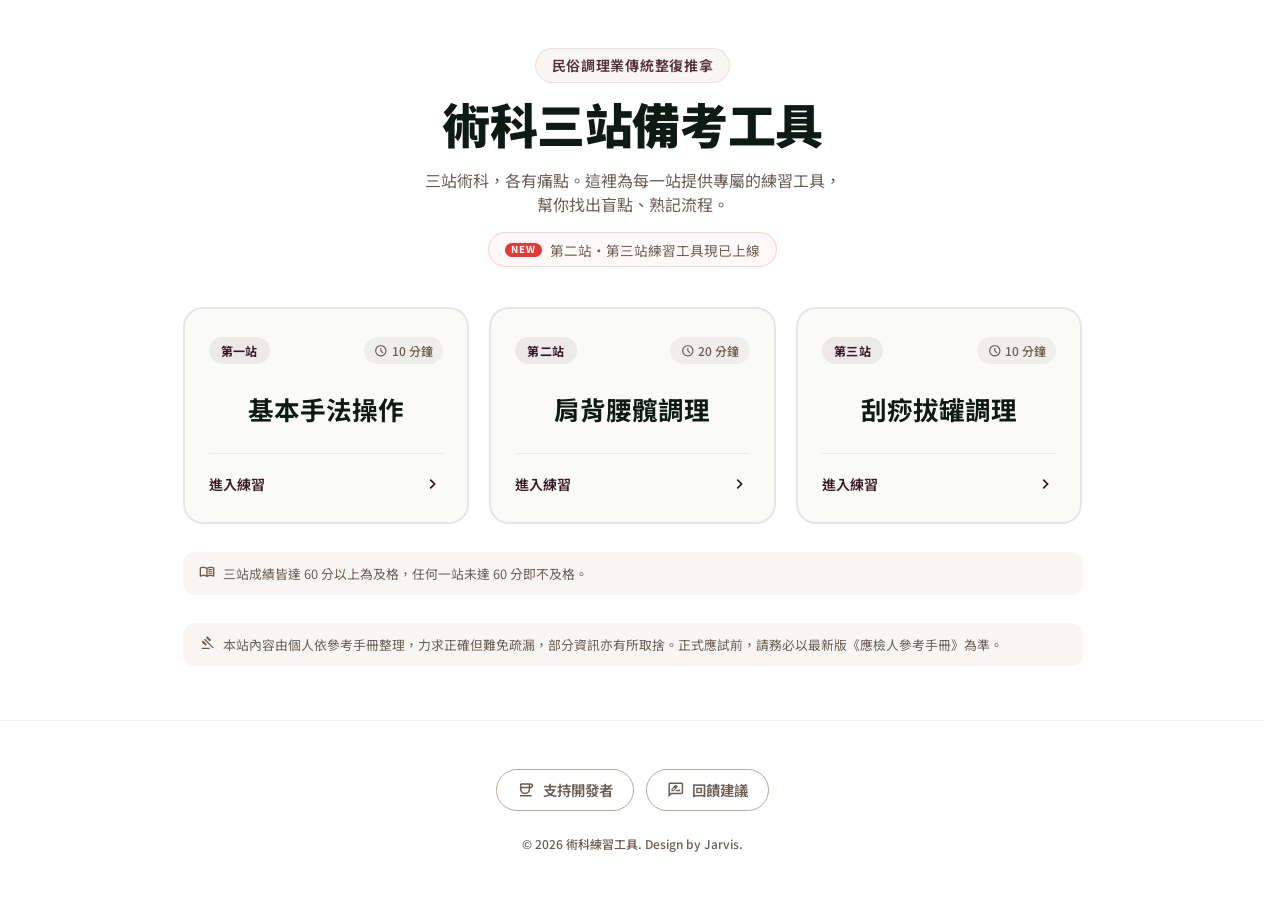
==== commit f92a6873: "feat: 首頁新增第二站、第三站上線通知 (NEW badge)" ====
--- a/index.html
+++ b/index.html
@@ -3,4 +3,4 @@
       "@type": "WebSite",
       "name": "民俗調理業傳統整復推拿-術科練習工具",
       "url": "https://shifuplus.com"
-    }</script><link href=https://fonts.googleapis.com rel=preconnect><link crossorigin="" href=https://fonts.gstatic.com rel=preconnect><link href="https://fonts.googleapis.com/css2?family=Lexend:wght@100..900&family=Noto+Sans+TC:wght@400;700;900&family=Noto+Sans:wght@100..900&display=swap" rel=stylesheet><link rel=preload href=icons.svg as=fetch crossorigin><link rel=manifest href=manifest.json><link rel=icon type=image/png sizes=32x32 href=favicon-32.png><link rel=apple-touch-icon sizes=180x180 href=icon-180.png><link href="style.css?v=19369629" rel=stylesheet></head><body><div id=global-loader class=global-loader><div class=spinner></div></div><script>const loader=document.getElementById("global-loader");let isLoaderRemoved=!1;const hideLoader=()=>{loader&&!isLoaderRemoved&&(isLoaderRemoved=!0,loader.style.opacity="0",setTimeout(()=>loader.remove(),300))};Promise.all([document.fonts.load('1em "Noto Sans TC"'),document.fonts.load('1em "Lexend"')]).then(()=>requestAnimationFrame(hideLoader)).catch(hideLoader),setTimeout(hideLoader,3e3)</script><main class="main-content container"><section class=hero-section><span class=hero-subtitle>民俗調理業傳統整復推拿</span><h1 class=hero-title>術科三站備考工具</h1><p class=hero-desc>三站術科，各有痛點。這裡為每一站提供專屬的練習工具，<br class=desktop-only>幫你找出盲點、熟記流程。</p></section><section class=station-grid><a class=station-card href=station1.html><div class=station-card-top><span class=station-num-badge>第一站</span> <span class=station-time-badge><svg class=icon style=width:.85rem;height:.85rem;vertical-align:-2px aria-hidden=true><use href=icons.svg#icon-schedule></use></svg> 10 分鐘</span></div><div class=station-card-body><h2 class=station-name>基本手法操作</h2></div><div class=station-card-footer><span class=station-cta-text>進入練習</span> <svg class="icon station-arrow" aria-hidden=true><use href=icons.svg#icon-expand-more></use></svg></div></a><a class=station-card href=station2.html><div class=station-card-top><span class=station-num-badge>第二站</span> <span class=station-time-badge><svg class=icon style=width:.85rem;height:.85rem;vertical-align:-2px aria-hidden=true><use href=icons.svg#icon-schedule></use></svg> 20 分鐘</span></div><div class=station-card-body><h2 class=station-name>肩背腰髖調理</h2></div><div class=station-card-footer><span class=station-cta-text>進入練習</span> <svg class="icon station-arrow" aria-hidden=true><use href=icons.svg#icon-expand-more></use></svg></div></a><a class=station-card href=station3.html><div class=station-card-top><span class=station-num-badge>第三站</span> <span class=station-time-badge><svg class=icon style=width:.85rem;height:.85rem;vertical-align:-2px aria-hidden=true><use href=icons.svg#icon-schedule></use></svg> 10 分鐘</span></div><div class=station-card-body><h2 class=station-name>刮痧拔罐調理</h2></div><div class=station-card-footer><span class=station-cta-text>進入練習</span> <svg class="icon station-arrow" aria-hidden=true><use href=icons.svg#icon-expand-more></use></svg></div></a></section><div class=exam-note><svg class=icon style=width:1rem;height:1rem;color:var(--text-muted);flex-shrink:0 aria-hidden=true><use href=icons.svg#icon-menu-book></use></svg><p>三站成績皆達 60 分以上為及格，任何一站未達 60 分即不及格。</p></div><div class=exam-note><svg class=icon style=width:1rem;height:1rem;color:var(--text-muted);flex-shrink:0 aria-hidden=true><use href=icons.svg#icon-gavel></use></svg><p>本站內容由個人依參考手冊整理，力求正確但難免疏漏，部分資訊亦有所取捨。正式應試前，請務必以最新版《應檢人參考手冊》為準。</p></div></main><footer class=app-footer><div class="container flex-col flex-center"><div class=footer-actions><a href=https://buymeacoffee.com/gobrouni target=_blank rel="noopener noreferrer" class=btn-coffee><svg class=icon aria-hidden=true><use href=icons.svg#icon-coffee></use></svg> <span>支持開發者</span> </a><a href=https://forms.gle/cHtVnVfARZRQ7WFn7 target=_blank rel="noopener noreferrer" class=btn-coffee><svg class=icon aria-hidden=true><use href=icons.svg#icon-rate-review></use></svg> <span>回饋建議</span></a></div><p class=copyright>© 2026 術科練習工具. Design by Jarvis.</p></div></footer></body></html>+    }</script><link href=https://fonts.googleapis.com rel=preconnect><link crossorigin="" href=https://fonts.gstatic.com rel=preconnect><link href="https://fonts.googleapis.com/css2?family=Lexend:wght@100..900&family=Noto+Sans+TC:wght@400;700;900&family=Noto+Sans:wght@100..900&display=swap" rel=stylesheet><link rel=preload href=icons.svg as=fetch crossorigin><link rel=manifest href=manifest.json><link rel=icon type=image/png sizes=32x32 href=favicon-32.png><link rel=apple-touch-icon sizes=180x180 href=icon-180.png><link href="style.css?v=19369629" rel=stylesheet></head><body><div id=global-loader class=global-loader><div class=spinner></div></div><script>const loader=document.getElementById("global-loader");let isLoaderRemoved=!1;const hideLoader=()=>{loader&&!isLoaderRemoved&&(isLoaderRemoved=!0,loader.style.opacity="0",setTimeout(()=>loader.remove(),300))};Promise.all([document.fonts.load('1em "Noto Sans TC"'),document.fonts.load('1em "Lexend"')]).then(()=>requestAnimationFrame(hideLoader)).catch(hideLoader),setTimeout(hideLoader,3e3)</script><main class="main-content container"><section class=hero-section><span class=hero-subtitle>民俗調理業傳統整復推拿</span><h1 class=hero-title>術科三站備考工具</h1><p class=hero-desc>三站術科，各有痛點。這裡為每一站提供專屬的練習工具，<br class=desktop-only>幫你找出盲點、熟記流程。</p><div class=feature-notice><span class=badge-new>NEW</span> 第二站・第三站練習工具現已上線</div></section><section class=station-grid><a class=station-card href=station1.html><div class=station-card-top><span class=station-num-badge>第一站</span> <span class=station-time-badge><svg class=icon style=width:.85rem;height:.85rem;vertical-align:-2px aria-hidden=true><use href=icons.svg#icon-schedule></use></svg> 10 分鐘</span></div><div class=station-card-body><h2 class=station-name>基本手法操作</h2></div><div class=station-card-footer><span class=station-cta-text>進入練習</span> <svg class="icon station-arrow" aria-hidden=true><use href=icons.svg#icon-expand-more></use></svg></div></a><a class=station-card href=station2.html><div class=station-card-top><span class=station-num-badge>第二站</span> <span class=station-time-badge><svg class=icon style=width:.85rem;height:.85rem;vertical-align:-2px aria-hidden=true><use href=icons.svg#icon-schedule></use></svg> 20 分鐘</span></div><div class=station-card-body><h2 class=station-name>肩背腰髖調理</h2></div><div class=station-card-footer><span class=station-cta-text>進入練習</span> <svg class="icon station-arrow" aria-hidden=true><use href=icons.svg#icon-expand-more></use></svg></div></a><a class=station-card href=station3.html><div class=station-card-top><span class=station-num-badge>第三站</span> <span class=station-time-badge><svg class=icon style=width:.85rem;height:.85rem;vertical-align:-2px aria-hidden=true><use href=icons.svg#icon-schedule></use></svg> 10 分鐘</span></div><div class=station-card-body><h2 class=station-name>刮痧拔罐調理</h2></div><div class=station-card-footer><span class=station-cta-text>進入練習</span> <svg class="icon station-arrow" aria-hidden=true><use href=icons.svg#icon-expand-more></use></svg></div></a></section><div class=exam-note><svg class=icon style=width:1rem;height:1rem;color:var(--text-muted);flex-shrink:0 aria-hidden=true><use href=icons.svg#icon-menu-book></use></svg><p>三站成績皆達 60 分以上為及格，任何一站未達 60 分即不及格。</p></div><div class=exam-note><svg class=icon style=width:1rem;height:1rem;color:var(--text-muted);flex-shrink:0 aria-hidden=true><use href=icons.svg#icon-gavel></use></svg><p>本站內容由個人依參考手冊整理，力求正確但難免疏漏，部分資訊亦有所取捨。正式應試前，請務必以最新版《應檢人參考手冊》為準。</p></div></main><footer class=app-footer><div class="container flex-col flex-center"><div class=footer-actions><a href=https://buymeacoffee.com/gobrouni target=_blank rel="noopener noreferrer" class=btn-coffee><svg class=icon aria-hidden=true><use href=icons.svg#icon-coffee></use></svg> <span>支持開發者</span> </a><a href=https://forms.gle/cHtVnVfARZRQ7WFn7 target=_blank rel="noopener noreferrer" class=btn-coffee><svg class=icon aria-hidden=true><use href=icons.svg#icon-rate-review></use></svg> <span>回饋建議</span></a></div><p class=copyright>© 2026 術科練習工具. Design by Jarvis.</p></div></footer></body></html>
